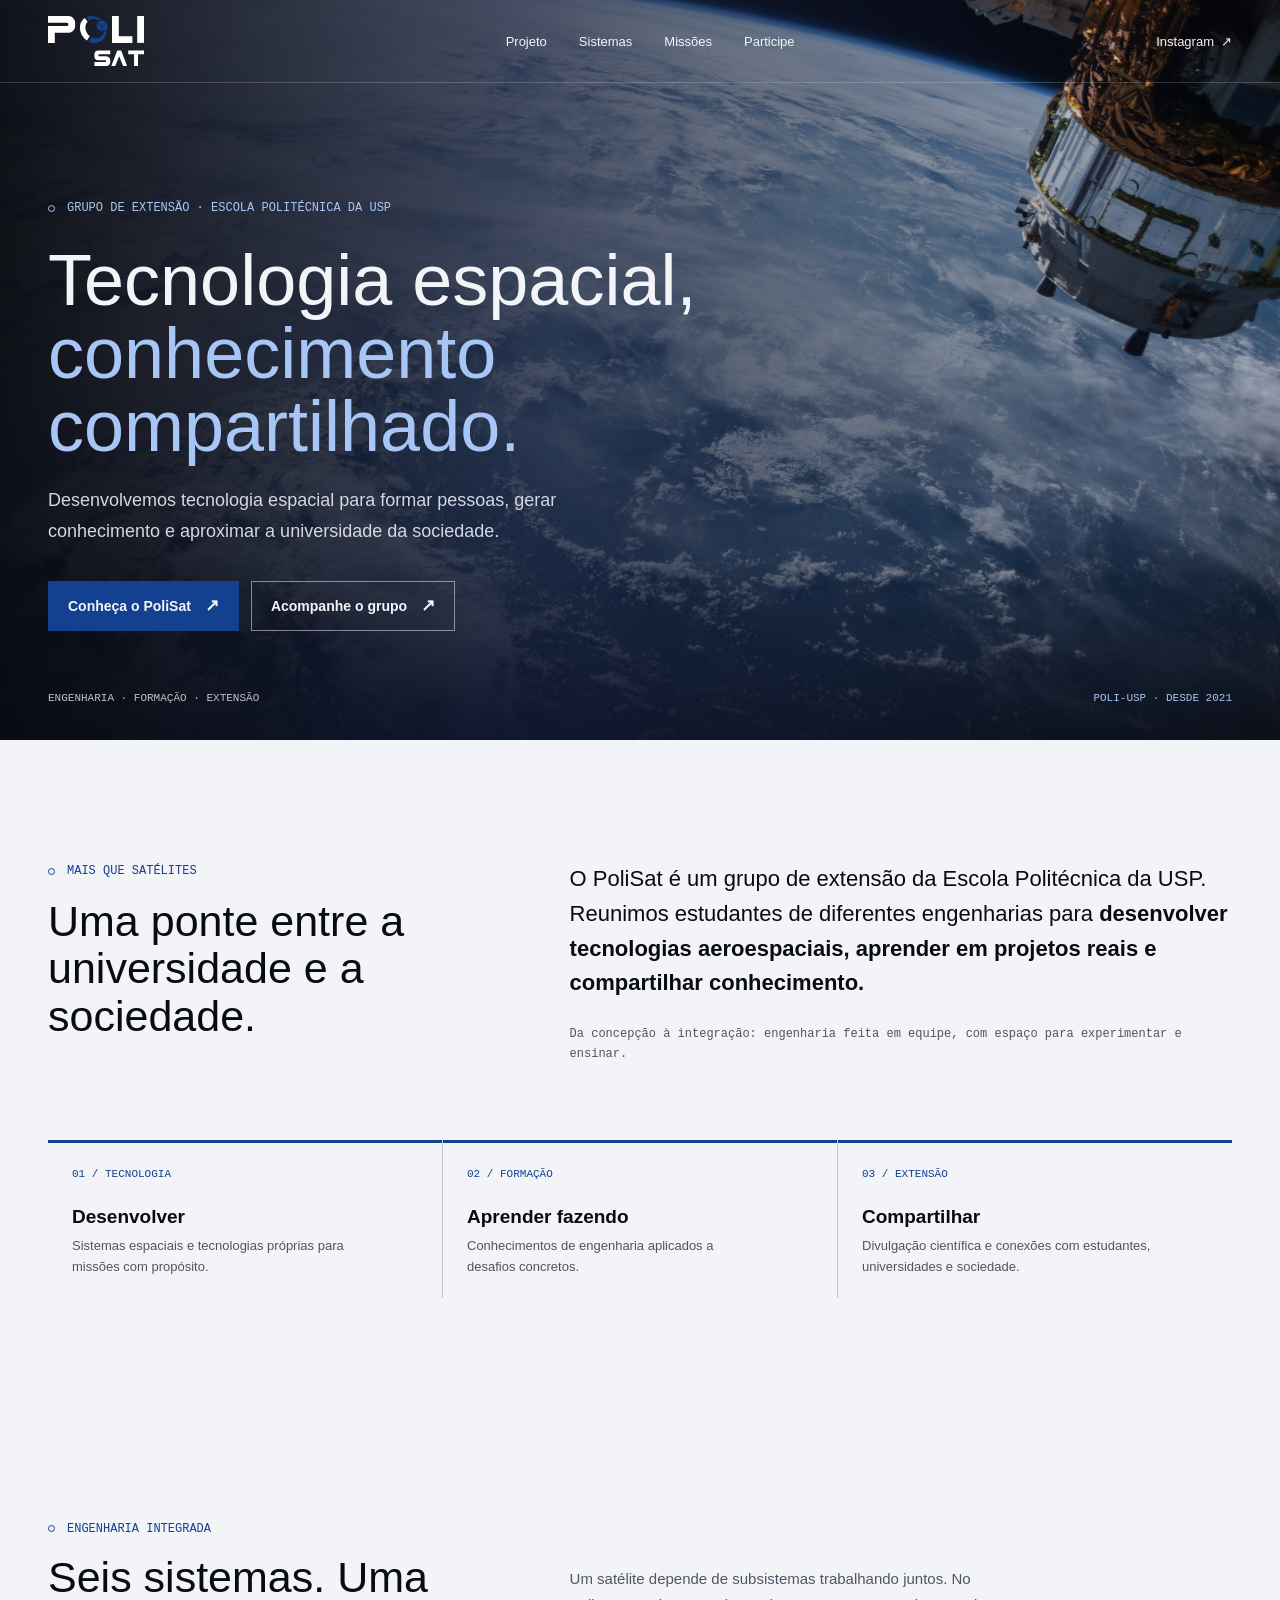
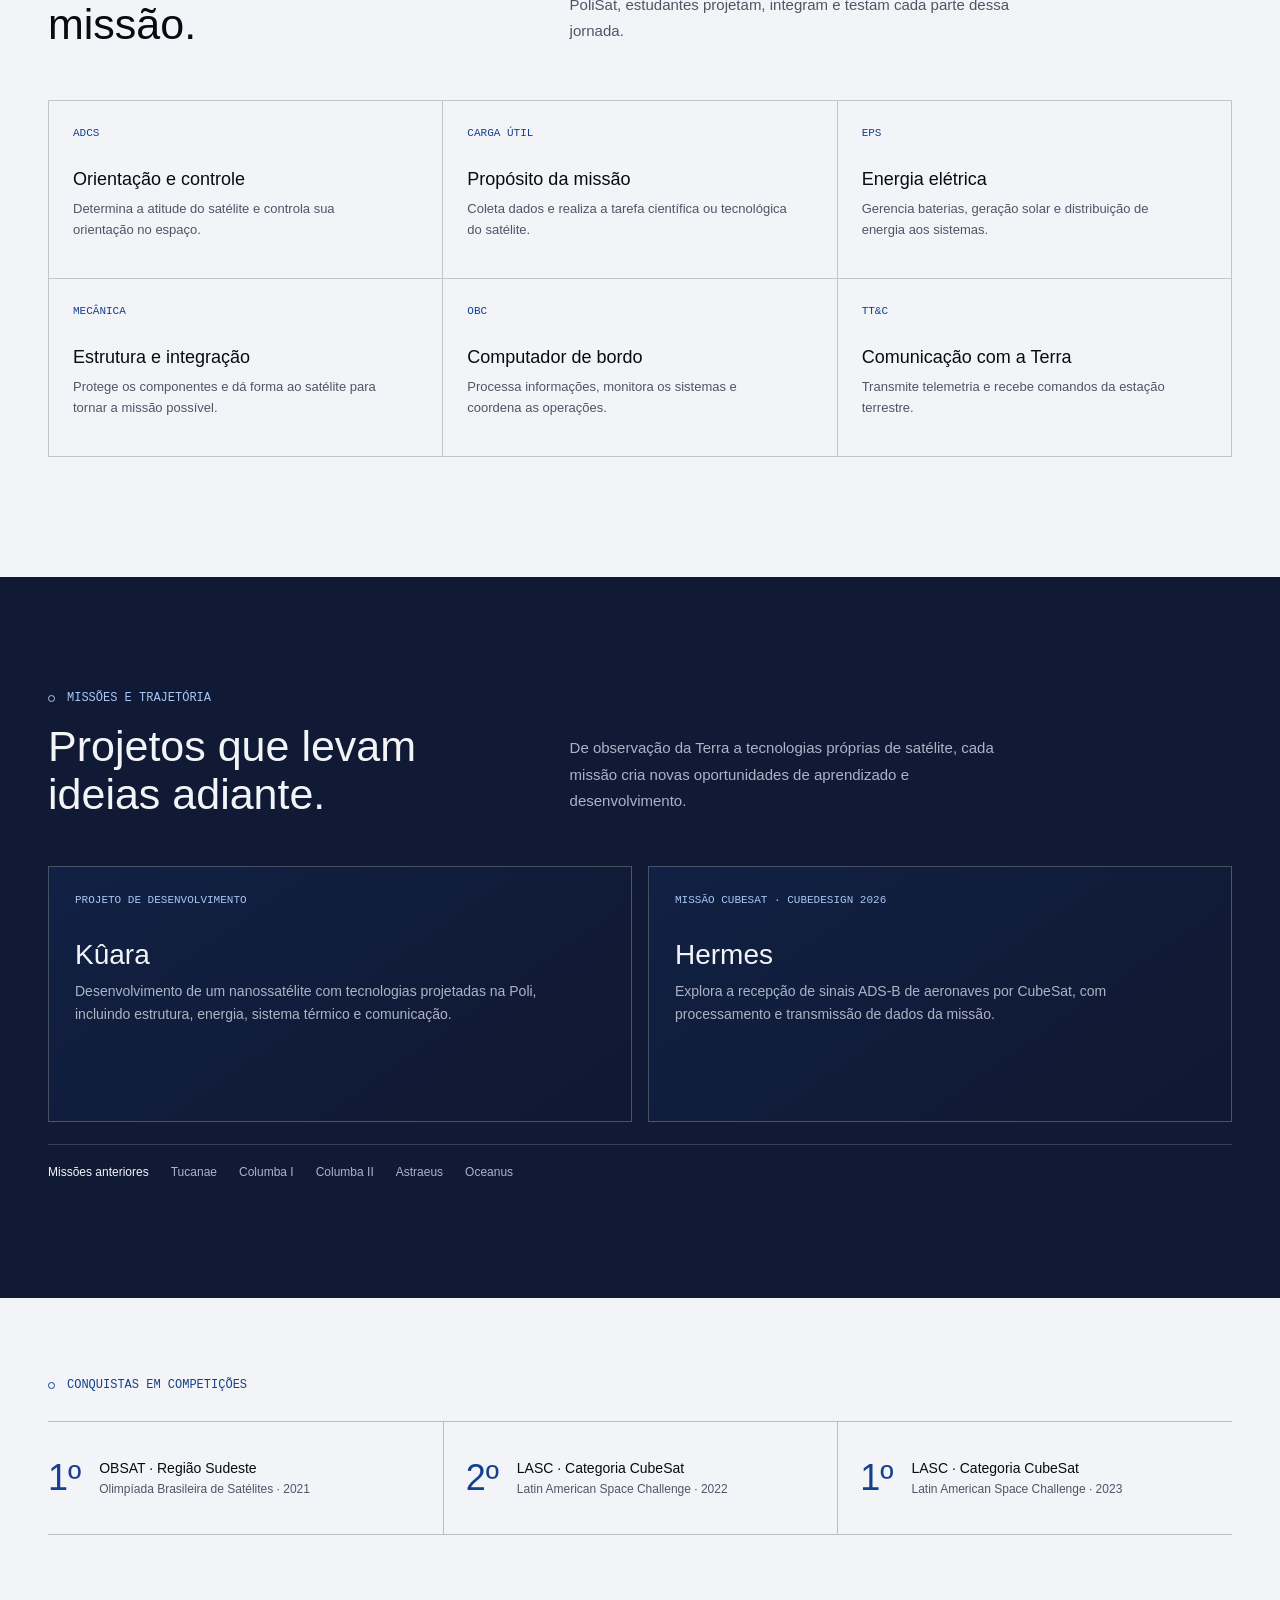
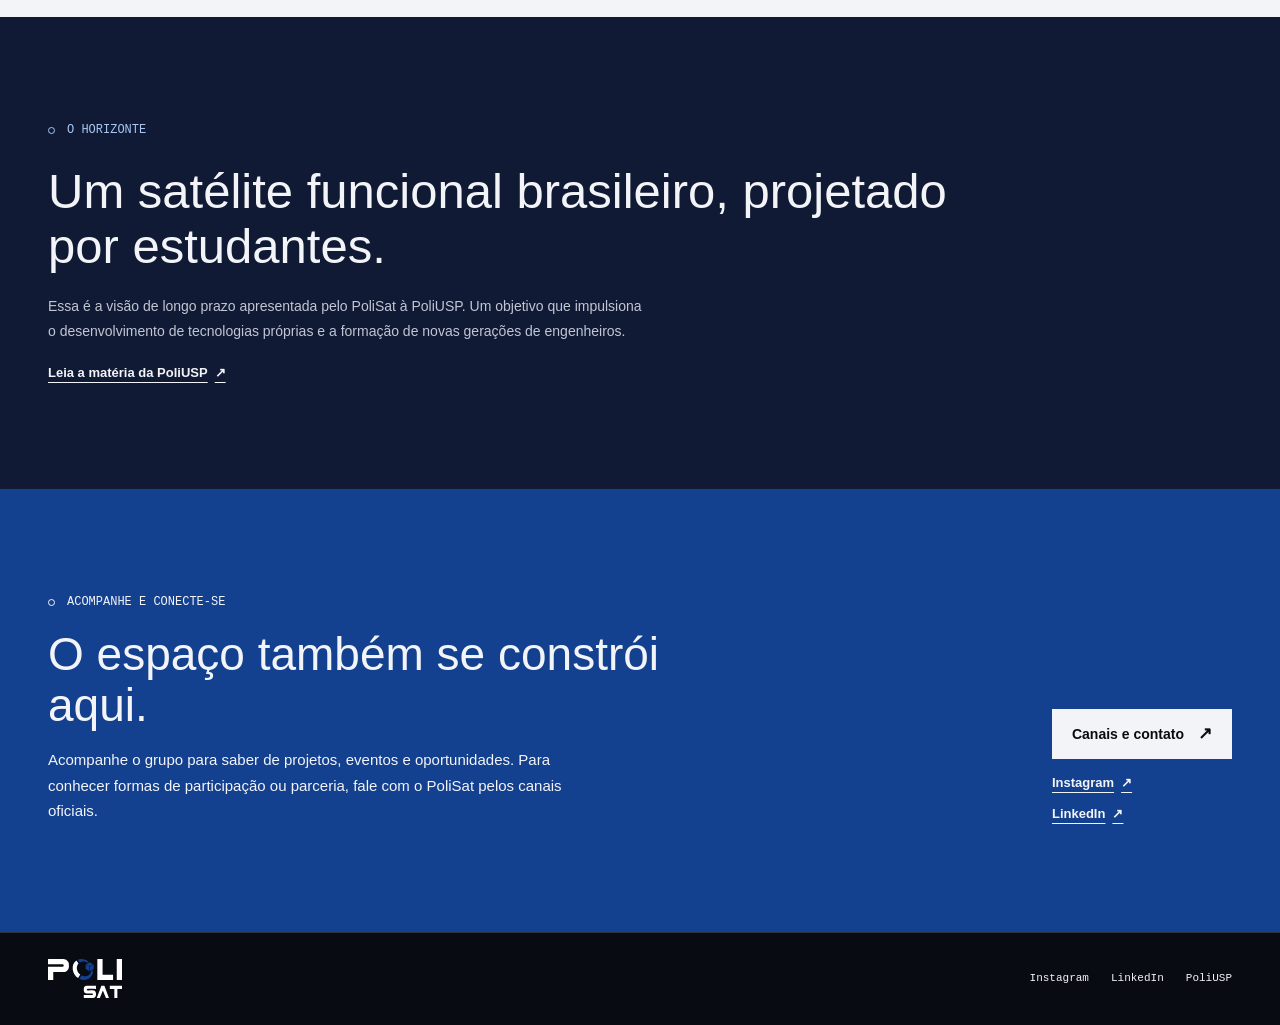
==== index.html @ 193a4ab4 "Apply PoliSat branding and deploy site" ====
<!doctype html>
<html lang="pt-BR">
<head>
  <meta charset="utf-8">
  <meta name="viewport" content="width=device-width, initial-scale=1">
  <meta name="theme-color" content="#090b12">
  <meta http-equiv="Content-Security-Policy" content="default-src 'self'; base-uri 'self'; object-src 'none'; frame-src 'none'; form-action 'self'; img-src 'self'; font-src 'self' https://fonts.gstatic.com; style-src 'self' 'unsafe-inline' https://fonts.googleapis.com; script-src 'self'; connect-src 'self' https://fonts.googleapis.com https://fonts.gstatic.com; upgrade-insecure-requests">
  <meta name="referrer" content="strict-origin-when-cross-origin">
  <meta name="description" content="O PoliSat é um grupo de extensão da Escola Politécnica da USP que desenvolve tecnologia espacial, forma estudantes e compartilha conhecimento com a sociedade.">
  <meta property="og:title" content="PoliSat | Tecnologia espacial feita na Poli-USP">
  <meta property="og:description" content="Desenvolvemos tecnologia espacial para formar pessoas, gerar conhecimento e aproximar a universidade da sociedade.">
  <meta property="og:image" content="assets/earth-orbit.jpg">
  <title>PoliSat | Tecnologia espacial feita na Poli-USP</title>
  <link rel="preconnect" href="https://fonts.googleapis.com">
  <link rel="preconnect" href="https://fonts.gstatic.com" crossorigin>
  <link href="https://fonts.googleapis.com/css2?family=DM+Mono:wght@400;500&family=Space+Grotesk:wght@400;500;600;700&display=swap" rel="stylesheet">
  <style>
    :root {
      color-scheme: dark;
      --black: #090b12;
      --navy: #111a35;
      --navy-light: #19264a;
      --polisat-blue: #13408f;
      --polisat-blue-light: #a8c6f5;
      --white: #f3f4f8;
      --muted: #adb3c5;
      --line: rgba(243, 244, 248, .17);
      --display: "Space Grotesk", "Trebuchet MS", sans-serif;
      --mono: "DM Mono", monospace;
    }

    *,
    *::before,
    *::after {
      box-sizing: border-box;
    }

    html {
      scroll-behavior: smooth;
      scroll-padding-top: 88px;
    }

    body {
      margin: 0;
      background: var(--black);
      color: var(--white);
      font-family: var(--display);
      -webkit-font-smoothing: antialiased;
    }

    a {
      color: inherit;
    }

    a:focus-visible,
    button:focus-visible {
      outline: 2px solid var(--polisat-blue-light);
      outline-offset: 5px;
    }

    .wrap {
      width: min(1200px, calc(100% - 96px));
      margin-inline: auto;
    }

    .eyebrow {
      display: flex;
      align-items: center;
      gap: 12px;
      margin: 0;
      color: var(--polisat-blue-light);
      font: 500 12px/1.5 var(--mono);
      text-transform: uppercase;
    }

    .eyebrow::before {
      width: 7px;
      height: 7px;
      flex: 0 0 auto;
      border: 1px solid currentColor;
      border-radius: 50%;
      content: "";
    }

    .site-header {
      position: absolute;
      z-index: 5;
      inset: 0 0 auto;
      border-bottom: 1px solid rgba(243, 244, 248, .19);
    }

    .header-inner {
      display: flex;
      min-height: 82px;
      align-items: center;
      justify-content: space-between;
      gap: 36px;
    }

    .brand {
      display: inline-flex;
      align-items: center;
      gap: 12px;
      color: var(--white);
      font-size: 18px;
      font-weight: 700;
      text-decoration: none;
    }

    .brand-logo {
      display: block;
      width: 96px;
      height: auto;
    }

    .primary-nav {
      display: flex;
      align-items: center;
      gap: 32px;
    }

    .primary-nav a,
    .header-social {
      color: var(--white);
      font-size: 13px;
      font-weight: 500;
      text-decoration: none;
      transition: color 160ms ease;
    }

    .primary-nav a:hover,
    .header-social:hover {
      color: var(--polisat-blue-light);
    }

    .header-social::after,
    .text-link::after {
      margin-left: 7px;
      content: "↗";
    }

    .menu-toggle {
      display: none;
      width: 42px;
      height: 42px;
      padding: 11px;
      border: 1px solid var(--line);
      background: transparent;
      color: var(--white);
      cursor: pointer;
    }

    .menu-toggle span {
      display: block;
      width: 18px;
      height: 1px;
      margin: 5px auto;
      background: currentColor;
    }

    .hero {
      position: relative;
      display: flex;
      min-height: 740px;
      align-items: center;
      overflow: hidden;
      background-color: var(--black);
      background-image: linear-gradient(90deg, rgba(9, 11, 18, .96) 0%, rgba(17, 26, 53, .83) 39%, rgba(9, 11, 18, .2) 100%), linear-gradient(0deg, rgba(9, 11, 18, .9) 0%, transparent 28%), url("assets/earth-orbit.jpg");
      background-position: center, center, 58% 48%;
      background-size: cover;
    }

    .hero-content {
      position: relative;
      z-index: 1;
      width: min(760px, 76%);
      padding-top: 90px;
      animation: arrive 700ms both;
    }

    .hero h1 {
      max-width: 760px;
      margin: 27px 0 23px;
      font-size: 72px;
      font-weight: 500;
      line-height: 1.01;
    }

    .hero h1 span {
      color: var(--polisat-blue-light);
    }

    .hero-copy {
      max-width: 590px;
      margin: 0;
      color: #d4d7e1;
      font-size: 18px;
      line-height: 1.7;
    }

    .hero-actions {
      display: flex;
      flex-wrap: wrap;
      gap: 12px;
      margin-top: 34px;
    }

    .button {
      display: inline-flex;
      min-height: 50px;
      align-items: center;
      justify-content: center;
      gap: 14px;
      padding: 0 19px;
      border: 1px solid var(--polisat-blue);
      background: var(--polisat-blue);
      color: var(--white);
      font-size: 14px;
      font-weight: 600;
      text-decoration: none;
      transition: background 160ms ease, color 160ms ease, border-color 160ms ease;
    }

    .button::after {
      content: "↗";
      font-size: 17px;
    }

    .button:hover {
      border-color: var(--polisat-blue-light);
      background: var(--polisat-blue-light);
      color: var(--black);
    }

    .button-secondary {
      border-color: rgba(243, 244, 248, .5);
      background: transparent;
      color: var(--white);
    }

    .button-secondary:hover {
      border-color: var(--white);
      background: var(--white);
      color: var(--black);
    }

    .hero-meta {
      position: absolute;
      right: 0;
      bottom: 34px;
      left: 0;
      display: flex;
      justify-content: space-between;
      gap: 20px;
      color: rgba(243, 244, 248, .78);
      font: 400 11px/1.5 var(--mono);
      text-transform: uppercase;
    }

    .hero-meta span:last-child {
      color: var(--polisat-blue-light);
    }

    .intro {
      padding: 112px 0 116px;
      background: var(--white);
      color: var(--black);
    }

    .intro-grid {
      display: grid;
      grid-template-columns: .8fr 1.2fr;
      gap: 80px;
      align-items: start;
    }

    .intro .eyebrow {
      color: var(--polisat-blue);
    }

    .intro h2,
    .approach h2,
    .missions h2,
    .join h2 {
      margin: 18px 0 0;
      font-size: 43px;
      font-weight: 500;
      line-height: 1.1;
    }

    .intro-copy {
      max-width: 660px;
      margin: 0;
      font-size: 22px;
      line-height: 1.58;
    }

    .intro-copy strong {
      font-weight: 600;
    }

    .intro-note {
      margin: 23px 0 0;
      color: #525361;
      font: 400 12px/1.7 var(--mono);
    }

    .pillars {
      display: grid;
      grid-template-columns: repeat(3, 1fr);
      gap: 1px;
      margin-top: 75px;
      background: rgba(9, 11, 18, .15);
    }

    .pillar {
      min-height: 154px;
      padding: 20px 24px;
      background: var(--white);
    }

    .pillar span {
      color: var(--polisat-blue);
      font: 400 11px/1.5 var(--mono);
    }

    .pillar h3 {
      margin: 24px 0 8px;
      font-size: 19px;
      font-weight: 600;
    }

    .pillar p {
      max-width: 290px;
      margin: 0;
      color: #525361;
      font-size: 13px;
      line-height: 1.6;
    }

    .approach {
      padding: 112px 0 120px;
      background: var(--navy);
    }

    .section-heading {
      display: grid;
      grid-template-columns: .8fr 1.2fr;
      gap: 80px;
      align-items: end;
      margin-bottom: 52px;
    }

    .section-heading h2 {
      max-width: 630px;
      margin-top: 16px;
    }

    .section-heading > p {
      max-width: 440px;
      margin: 0 0 4px;
      color: var(--muted);
      font-size: 15px;
      line-height: 1.75;
    }

    .systems {
      display: grid;
      grid-template-columns: repeat(3, 1fr);
      border-top: 1px solid var(--line);
      border-left: 1px solid var(--line);
    }

    .system {
      min-height: 178px;
      padding: 21px 24px 23px;
      border-right: 1px solid var(--line);
      border-bottom: 1px solid var(--line);
      transition: background 180ms ease;
    }

    .system:hover {
      background: rgba(19, 64, 143, .12);
    }

    .system-code {
      color: var(--polisat-blue-light);
      font: 400 11px/1.5 var(--mono);
    }

    .system h3 {
      margin: 27px 0 8px;
      font-size: 18px;
      font-weight: 500;
    }

    .system p {
      max-width: 320px;
      margin: 0;
      color: var(--muted);
      font-size: 13px;
      line-height: 1.65;
    }

    .missions {
      padding: 112px 0 116px;
      background: var(--black);
    }

    .missions .section-heading {
      margin-bottom: 48px;
    }

    .mission-grid {
      display: grid;
      grid-template-columns: repeat(2, 1fr);
      gap: 16px;
    }

    .mission {
      position: relative;
      display: flex;
      min-height: 244px;
      flex-direction: column;
      align-items: flex-start;
      padding: 25px 26px 27px;
      border: 1px solid var(--line);
      background: linear-gradient(145deg, rgba(25, 38, 74, .68), rgba(9, 11, 18, .3));
    }

    .mission-label {
      color: var(--polisat-blue-light);
      font: 400 11px/1.5 var(--mono);
      text-transform: uppercase;
    }

    .mission h3 {
      margin: 30px 0 9px;
      font-size: 25px;
      font-weight: 500;
    }

    .mission p {
      max-width: 470px;
      margin: 0;
      color: var(--muted);
      font-size: 14px;
      line-height: 1.7;
    }

    .mission-history {
      display: flex;
      flex-wrap: wrap;
      align-items: baseline;
      gap: 12px 22px;
      margin-top: 22px;
      padding-top: 18px;
      border-top: 1px solid var(--line);
      color: var(--muted);
      font-size: 12px;
      line-height: 1.6;
    }

    .mission-history strong {
      color: var(--white);
      font-weight: 500;
    }

    .results {
      padding: 78px 0 82px;
      background: var(--navy-light);
    }

    .results-heading {
      margin-bottom: 27px;
    }

    .results-list {
      display: grid;
      grid-template-columns: repeat(3, 1fr);
      border-top: 1px solid var(--line);
      border-bottom: 1px solid var(--line);
    }

    .result {
      display: flex;
      min-height: 112px;
      align-items: center;
      gap: 18px;
      padding: 16px 22px 16px 0;
    }

    .result + .result {
      padding-left: 22px;
      border-left: 1px solid var(--line);
    }

    .result-place {
      color: var(--polisat-blue-light);
      font-size: 36px;
      font-weight: 500;
      line-height: 1;
    }

    .result p {
      margin: 0;
      color: var(--muted);
      font-size: 12px;
      line-height: 1.65;
    }

    .result strong {
      display: block;
      color: var(--white);
      font-size: 14px;
      font-weight: 500;
    }

    .vision {
      padding: 104px 0 108px;
      background: var(--white);
      color: var(--black);
    }

    .vision .eyebrow {
      color: var(--polisat-blue);
    }

    .vision h2 {
      max-width: 960px;
      margin: 25px 0 20px;
      font-size: 49px;
      font-weight: 500;
      line-height: 1.12;
    }

    .vision-note {
      max-width: 600px;
      margin: 0;
      color: #525361;
      font-size: 14px;
      line-height: 1.75;
    }

    .text-link {
      display: inline-flex;
      align-items: center;
      margin-top: 22px;
      font-size: 13px;
      font-weight: 600;
      text-decoration-thickness: 1px;
      text-underline-offset: 5px;
    }

    .join {
      padding: 104px 0 108px;
      background: var(--black);
    }

    .join-grid {
      display: grid;
      grid-template-columns: 1fr auto;
      gap: 48px;
      align-items: end;
    }

    .join h2 {
      max-width: 650px;
      margin-bottom: 17px;
      font-size: 46px;
    }

    .join-copy {
      max-width: 530px;
      margin: 0;
      color: var(--muted);
      font-size: 15px;
      line-height: 1.7;
    }

    .join-actions {
      display: flex;
      flex-direction: column;
      align-items: flex-start;
      gap: 16px;
      padding-bottom: 3px;
    }

    .join-actions .text-link {
      margin-top: 0;
      color: var(--white);
    }

    .site-footer {
      border-top: 1px solid var(--line);
      background: var(--black);
    }

    .footer-inner {
      display: flex;
      min-height: 92px;
      align-items: center;
      justify-content: space-between;
      gap: 24px;
      color: var(--muted);
      font: 400 11px/1.6 var(--mono);
    }

    .footer-brand-logo {
      display: block;
      width: 74px;
      height: auto;
    }

    .footer-links {
      display: flex;
      flex-wrap: wrap;
      gap: 22px;
    }

    .footer-links a {
      color: var(--white);
      text-decoration: none;
    }

    .footer-links a:hover {
      color: var(--polisat-blue-light);
    }

    @keyframes arrive {
      from { opacity: 0; transform: translateY(16px); }
      to { opacity: 1; transform: translateY(0); }
    }

    @media (max-width: 800px) {
      .wrap {
        width: min(100% - 48px, 620px);
      }

      .header-inner {
        min-height: 72px;
      }

      .menu-toggle {
        display: block;
      }

      .primary-nav {
        position: absolute;
        top: 71px;
        right: 24px;
        left: 24px;
        display: none;
        align-items: stretch;
        gap: 0;
        padding: 8px 18px;
        border: 1px solid var(--line);
        background: var(--navy);
      }

      .primary-nav.is-open {
        display: flex;
        flex-direction: column;
      }

      .primary-nav a {
        padding: 14px 0;
      }

      .primary-nav a + a {
        border-top: 1px solid var(--line);
      }

      .header-social {
        display: none;
      }

      .hero {
        min-height: 700px;
        background-image: linear-gradient(90deg, rgba(9, 11, 18, .9), rgba(17, 26, 53, .52)), linear-gradient(0deg, rgba(9, 11, 18, .9), transparent 36%), url("assets/earth-orbit.jpg");
        background-position: center, center, 61% center;
      }

      .hero-content {
        width: 100%;
        padding-top: 78px;
      }

      .hero h1 {
        max-width: 600px;
        font-size: 57px;
      }

      .hero-copy {
        max-width: 510px;
        font-size: 16px;
      }

      .intro,
      .approach,
      .missions,
      .join {
        padding: 82px 0;
      }

      .intro-grid,
      .section-heading {
        grid-template-columns: 1fr;
        gap: 25px;
      }

      .intro h2,
      .approach h2,
      .missions h2 {
        max-width: 540px;
        font-size: 37px;
      }

      .intro-copy {
        font-size: 19px;
      }

      .pillars {
        margin-top: 42px;
      }

      .section-heading {
        margin-bottom: 34px;
      }

      .systems {
        grid-template-columns: repeat(2, 1fr);
      }

      .mission-grid {
        grid-template-columns: 1fr;
      }

      .results-list {
        grid-template-columns: 1fr;
      }

      .result + .result {
        padding-left: 0;
        border-top: 1px solid var(--line);
        border-left: 0;
      }

      .result {
        min-height: 91px;
      }

      .vision {
        padding: 82px 0;
      }

      .vision h2 {
        font-size: 42px;
      }

      .join-grid {
        grid-template-columns: 1fr;
        gap: 30px;
      }

      .join h2 {
        font-size: 40px;
      }

      .join-actions {
        flex-direction: row;
        flex-wrap: wrap;
        align-items: center;
      }
    }

    @media (max-width: 520px) {
      .wrap {
        width: calc(100% - 40px);
      }

      .hero {
        min-height: 680px;
      }

      .hero h1 {
        font-size: 46px;
      }

      .hero-meta {
        bottom: 21px;
        font-size: 9px;
      }

      .hero-meta span:last-child {
        text-align: right;
      }

      .hero-actions {
        align-items: flex-start;
        flex-direction: column;
      }

      .pillars {
        grid-template-columns: 1fr;
      }

      .pillar {
        min-height: 0;
      }

      .pillar h3 {
        margin-top: 15px;
      }

      .systems {
        grid-template-columns: 1fr;
      }

      .system {
        min-height: 0;
      }

      .system h3 {
        margin-top: 18px;
      }

      .intro h2,
      .approach h2,
      .missions h2 {
        font-size: 33px;
      }

      .vision h2,
      .join h2 {
        font-size: 35px;
      }

      .footer-inner {
        min-height: 120px;
        align-items: flex-start;
        flex-direction: column;
        justify-content: center;
        gap: 10px;
        padding-block: 20px;
      }
    }

    @media (prefers-reduced-motion: reduce) {
      *,
      *::before,
      *::after {
        scroll-behavior: auto !important;
        animation-duration: .01ms !important;
        animation-iteration-count: 1 !important;
        transition-duration: .01ms !important;
      }
    }

    .hero {
      background-image: linear-gradient(90deg, rgba(9, 11, 18, .96) 0%, rgba(17, 26, 53, .76) 40%, rgba(17, 26, 53, .12) 100%), linear-gradient(0deg, rgba(9, 11, 18, .9) 0%, transparent 28%), url("assets/earth-orbit.jpg");
    }

    .intro {
      padding-block: 122px 110px;
    }

    .pillars {
      background: rgba(9, 11, 18, .2);
    }

    .pillar {
      border-top: 3px solid var(--polisat-blue);
    }

    .approach {
      background: var(--white);
      color: var(--black);
      --muted: #515466;
    }

    .approach .eyebrow,
    .approach .system-code {
      color: var(--polisat-blue);
    }

    .approach .systems {
      border-color: rgba(9, 11, 18, .2);
    }

    .approach .system {
      border-color: rgba(9, 11, 18, .2);
    }

    .approach .system:hover {
      background: rgba(19, 64, 143, .08);
    }

    .missions {
      background: var(--navy);
    }

    .mission {
      min-height: 256px;
      border-color: rgba(243, 244, 248, .25);
      background: linear-gradient(145deg, rgba(19, 64, 143, .17), rgba(9, 11, 18, .14));
    }

    .mission h3 {
      font-size: 28px;
    }

    .results {
      background: var(--white);
      color: var(--black);
    }

    .results .eyebrow {
      color: var(--polisat-blue);
    }

    .results-list {
      border-color: rgba(9, 11, 18, .24);
    }

    .result + .result {
      border-color: rgba(9, 11, 18, .24);
    }

    .result-place {
      color: var(--polisat-blue);
    }

    .result p {
      color: #515466;
    }

    .result strong {
      color: var(--black);
    }

    .vision {
      background: var(--navy);
      color: var(--white);
    }

    .vision .eyebrow {
      color: var(--polisat-blue-light);
    }

    .vision-note {
      color: #c1c6d4;
    }

    .vision .text-link {
      color: var(--white);
    }

    .join {
      background: var(--polisat-blue);
      color: var(--white);
    }

    .join .eyebrow,
    .join .join-copy {
      color: var(--white);
    }

    .join .button {
      border-color: var(--white);
      background: var(--white);
      color: var(--black);
    }

    .join .button:hover {
      border-color: var(--navy);
      background: var(--navy);
      color: var(--white);
    }

    .join-actions .text-link {
      color: var(--white);
    }

    @media (max-width: 800px) {
      .intro {
        padding-block: 82px;
      }

      .mission {
        min-height: 0;
      }
    }
  </style>
</head>
<body>
  <header class="site-header">
    <div class="wrap header-inner">
      <a class="brand" href="#inicio" aria-label="PoliSat, início">
        <img class="brand-logo" src="assets/polisat-logo.svg" alt="PoliSat">
      </a>
      <button class="menu-toggle" type="button" aria-label="Abrir menu" aria-expanded="false" aria-controls="primary-nav">
        <span></span><span></span>
      </button>
      <nav class="primary-nav" id="primary-nav" aria-label="Navegação principal">
        <a href="#projeto">Projeto</a>
        <a href="#sistemas">Sistemas</a>
        <a href="#missoes">Missões</a>
        <a href="#participar">Participe</a>
      </nav>
      <a class="header-social" href="https://www.instagram.com/polisat.usp/" target="_blank" rel="noopener noreferrer">Instagram</a>
    </div>
  </header>

  <main>
    <section class="hero" id="inicio" aria-labelledby="hero-title">
      <div class="wrap">
        <div class="hero-content">
          <p class="eyebrow">Grupo de extensão · Escola Politécnica da USP</p>
          <h1 id="hero-title">Tecnologia espacial, <span>conhecimento compartilhado.</span></h1>
          <p class="hero-copy">Desenvolvemos tecnologia espacial para formar pessoas, gerar conhecimento e aproximar a universidade da sociedade.</p>
          <div class="hero-actions">
            <a class="button" href="#projeto">Conheça o PoliSat</a>
            <a class="button button-secondary" href="#participar">Acompanhe o grupo</a>
          </div>
        </div>
      </div>
      <div class="wrap hero-meta" aria-hidden="true">
        <span>Engenharia · Formação · Extensão</span>
        <span>Poli-USP · Desde 2021</span>
      </div>
    </section>

    <section class="intro" id="projeto" aria-labelledby="intro-title">
      <div class="wrap">
        <div class="intro-grid">
          <div>
            <p class="eyebrow">Mais que satélites</p>
            <h2 id="intro-title">Uma ponte entre a universidade e a sociedade.</h2>
          </div>
          <div>
            <p class="intro-copy">O PoliSat é um grupo de extensão da Escola Politécnica da USP. Reunimos estudantes de diferentes engenharias para <strong>desenvolver tecnologias aeroespaciais, aprender em projetos reais e compartilhar conhecimento.</strong></p>
            <p class="intro-note">Da concepção à integração: engenharia feita em equipe, com espaço para experimentar e ensinar.</p>
          </div>
        </div>
        <div class="pillars">
          <article class="pillar">
            <span>01 / TECNOLOGIA</span>
            <h3>Desenvolver</h3>
            <p>Sistemas espaciais e tecnologias próprias para missões com propósito.</p>
          </article>
          <article class="pillar">
            <span>02 / FORMAÇÃO</span>
            <h3>Aprender fazendo</h3>
            <p>Conhecimentos de engenharia aplicados a desafios concretos.</p>
          </article>
          <article class="pillar">
            <span>03 / EXTENSÃO</span>
            <h3>Compartilhar</h3>
            <p>Divulgação científica e conexões com estudantes, universidades e sociedade.</p>
          </article>
        </div>
      </div>
    </section>

    <section class="approach" id="sistemas" aria-labelledby="systems-title">
      <div class="wrap">
        <div class="section-heading">
          <div>
            <p class="eyebrow">Engenharia integrada</p>
            <h2 id="systems-title">Seis sistemas. Uma missão.</h2>
          </div>
          <p>Um satélite depende de subsistemas trabalhando juntos. No PoliSat, estudantes projetam, integram e testam cada parte dessa jornada.</p>
        </div>
        <div class="systems">
          <article class="system">
            <span class="system-code">ADCS</span>
            <h3>Orientação e controle</h3>
            <p>Determina a atitude do satélite e controla sua orientação no espaço.</p>
          </article>
          <article class="system">
            <span class="system-code">CARGA ÚTIL</span>
            <h3>Propósito da missão</h3>
            <p>Coleta dados e realiza a tarefa científica ou tecnológica do satélite.</p>
          </article>
          <article class="system">
            <span class="system-code">EPS</span>
            <h3>Energia elétrica</h3>
            <p>Gerencia baterias, geração solar e distribuição de energia aos sistemas.</p>
          </article>
          <article class="system">
            <span class="system-code">MECÂNICA</span>
            <h3>Estrutura e integração</h3>
            <p>Protege os componentes e dá forma ao satélite para tornar a missão possível.</p>
          </article>
          <article class="system">
            <span class="system-code">OBC</span>
            <h3>Computador de bordo</h3>
            <p>Processa informações, monitora os sistemas e coordena as operações.</p>
          </article>
          <article class="system">
            <span class="system-code">TT&amp;C</span>
            <h3>Comunicação com a Terra</h3>
            <p>Transmite telemetria e recebe comandos da estação terrestre.</p>
          </article>
        </div>
      </div>
    </section>

    <section class="missions" id="missoes" aria-labelledby="missions-title">
      <div class="wrap">
        <div class="section-heading">
          <div>
            <p class="eyebrow">Missões e trajetória</p>
            <h2 id="missions-title">Projetos que levam ideias adiante.</h2>
          </div>
          <p>De observação da Terra a tecnologias próprias de satélite, cada missão cria novas oportunidades de aprendizado e desenvolvimento.</p>
        </div>
        <div class="mission-grid">
          <article class="mission">
            <span class="mission-label">Projeto de desenvolvimento</span>
            <h3>Kûara</h3>
            <p>Desenvolvimento de um nanossatélite com tecnologias projetadas na Poli, incluindo estrutura, energia, sistema térmico e comunicação.</p>
          </article>
          <article class="mission">
            <span class="mission-label">Missão CubeSat · CubeDesign 2026</span>
            <h3>Hermes</h3>
            <p>Explora a recepção de sinais ADS-B de aeronaves por CubeSat, com processamento e transmissão de dados da missão.</p>
          </article>
        </div>
        <div class="mission-history" aria-label="Missões anteriores">
          <strong>Missões anteriores</strong>
          <span>Tucanae</span>
          <span>Columba I</span>
          <span>Columba II</span>
          <span>Astraeus</span>
          <span>Oceanus</span>
        </div>
      </div>
    </section>

    <section class="results" aria-labelledby="results-title">
      <div class="wrap">
        <p class="eyebrow results-heading" id="results-title">Conquistas em competições</p>
        <div class="results-list">
          <div class="result">
            <span class="result-place">1º</span>
            <p><strong>OBSAT · Região Sudeste</strong>Olimpíada Brasileira de Satélites · 2021</p>
          </div>
          <div class="result">
            <span class="result-place">2º</span>
            <p><strong>LASC · Categoria CubeSat</strong>Latin American Space Challenge · 2022</p>
          </div>
          <div class="result">
            <span class="result-place">1º</span>
            <p><strong>LASC · Categoria CubeSat</strong>Latin American Space Challenge · 2023</p>
          </div>
        </div>
      </div>
    </section>

    <section class="vision" aria-labelledby="vision-title">
      <div class="wrap">
        <p class="eyebrow">O horizonte</p>
        <h2 id="vision-title">Um satélite funcional brasileiro, projetado por estudantes.</h2>
        <p class="vision-note">Essa é a visão de longo prazo apresentada pelo PoliSat à PoliUSP. Um objetivo que impulsiona o desenvolvimento de tecnologias próprias e a formação de novas gerações de engenheiros.</p>
        <a class="text-link" href="https://www.poli.usp.br/noticias/oportunidades/oportunidades-graduacao/estao-abertas-as-inscricoes-para-o-polisat-grupo-de-desenvolvimento-de-satelites-da-poli/" target="_blank" rel="noopener noreferrer">Leia a matéria da PoliUSP</a>
      </div>
    </section>

    <section class="join" id="participar" aria-labelledby="join-title">
      <div class="wrap join-grid">
        <div>
          <p class="eyebrow">Acompanhe e conecte-se</p>
          <h2 id="join-title">O espaço também se constrói aqui.</h2>
          <p class="join-copy">Acompanhe o grupo para saber de projetos, eventos e oportunidades. Para conhecer formas de participação ou parceria, fale com o PoliSat pelos canais oficiais.</p>
        </div>
        <div class="join-actions">
          <a class="button" href="https://linktr.ee/polisat" target="_blank" rel="noopener noreferrer">Canais e contato</a>
          <a class="text-link" href="https://www.instagram.com/polisat.usp/" target="_blank" rel="noopener noreferrer">Instagram</a>
          <a class="text-link" href="https://www.linkedin.com/company/polisat-usp/posts/?feedView=all" target="_blank" rel="noopener noreferrer">LinkedIn</a>
        </div>
      </div>
    </section>
  </main>

  <footer class="site-footer">
    <div class="wrap footer-inner">
      <img class="footer-brand-logo" src="assets/polisat-logo.svg" alt="PoliSat · Escola Politécnica da USP">
      <div class="footer-links">
        <a href="https://www.instagram.com/polisat.usp/" target="_blank" rel="noopener noreferrer">Instagram</a>
        <a href="https://www.linkedin.com/company/polisat-usp/posts/?feedView=all" target="_blank" rel="noopener noreferrer">LinkedIn</a>
        <a href="https://www.poli.usp.br/" target="_blank" rel="noopener noreferrer">PoliUSP</a>
      </div>
    </div>
  </footer>

  <script src="script.js" defer></script>
</body>
</html>
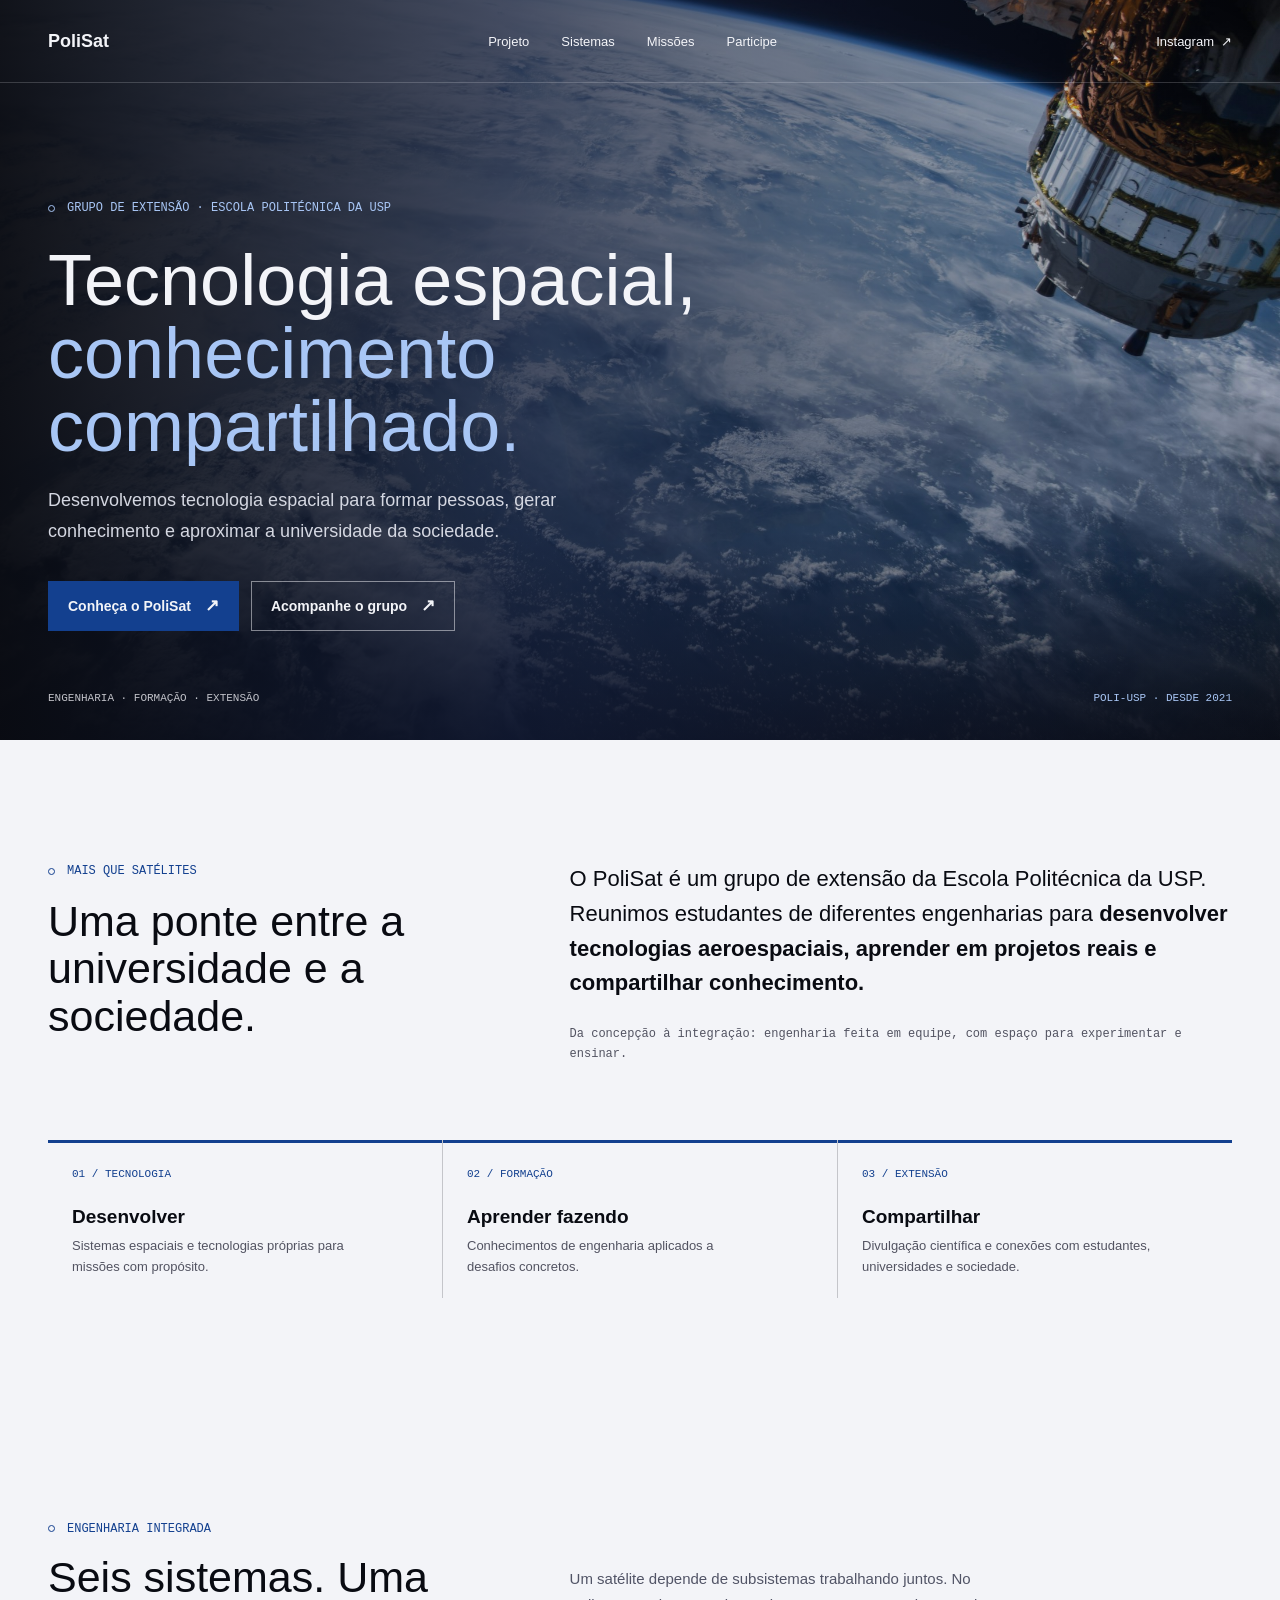
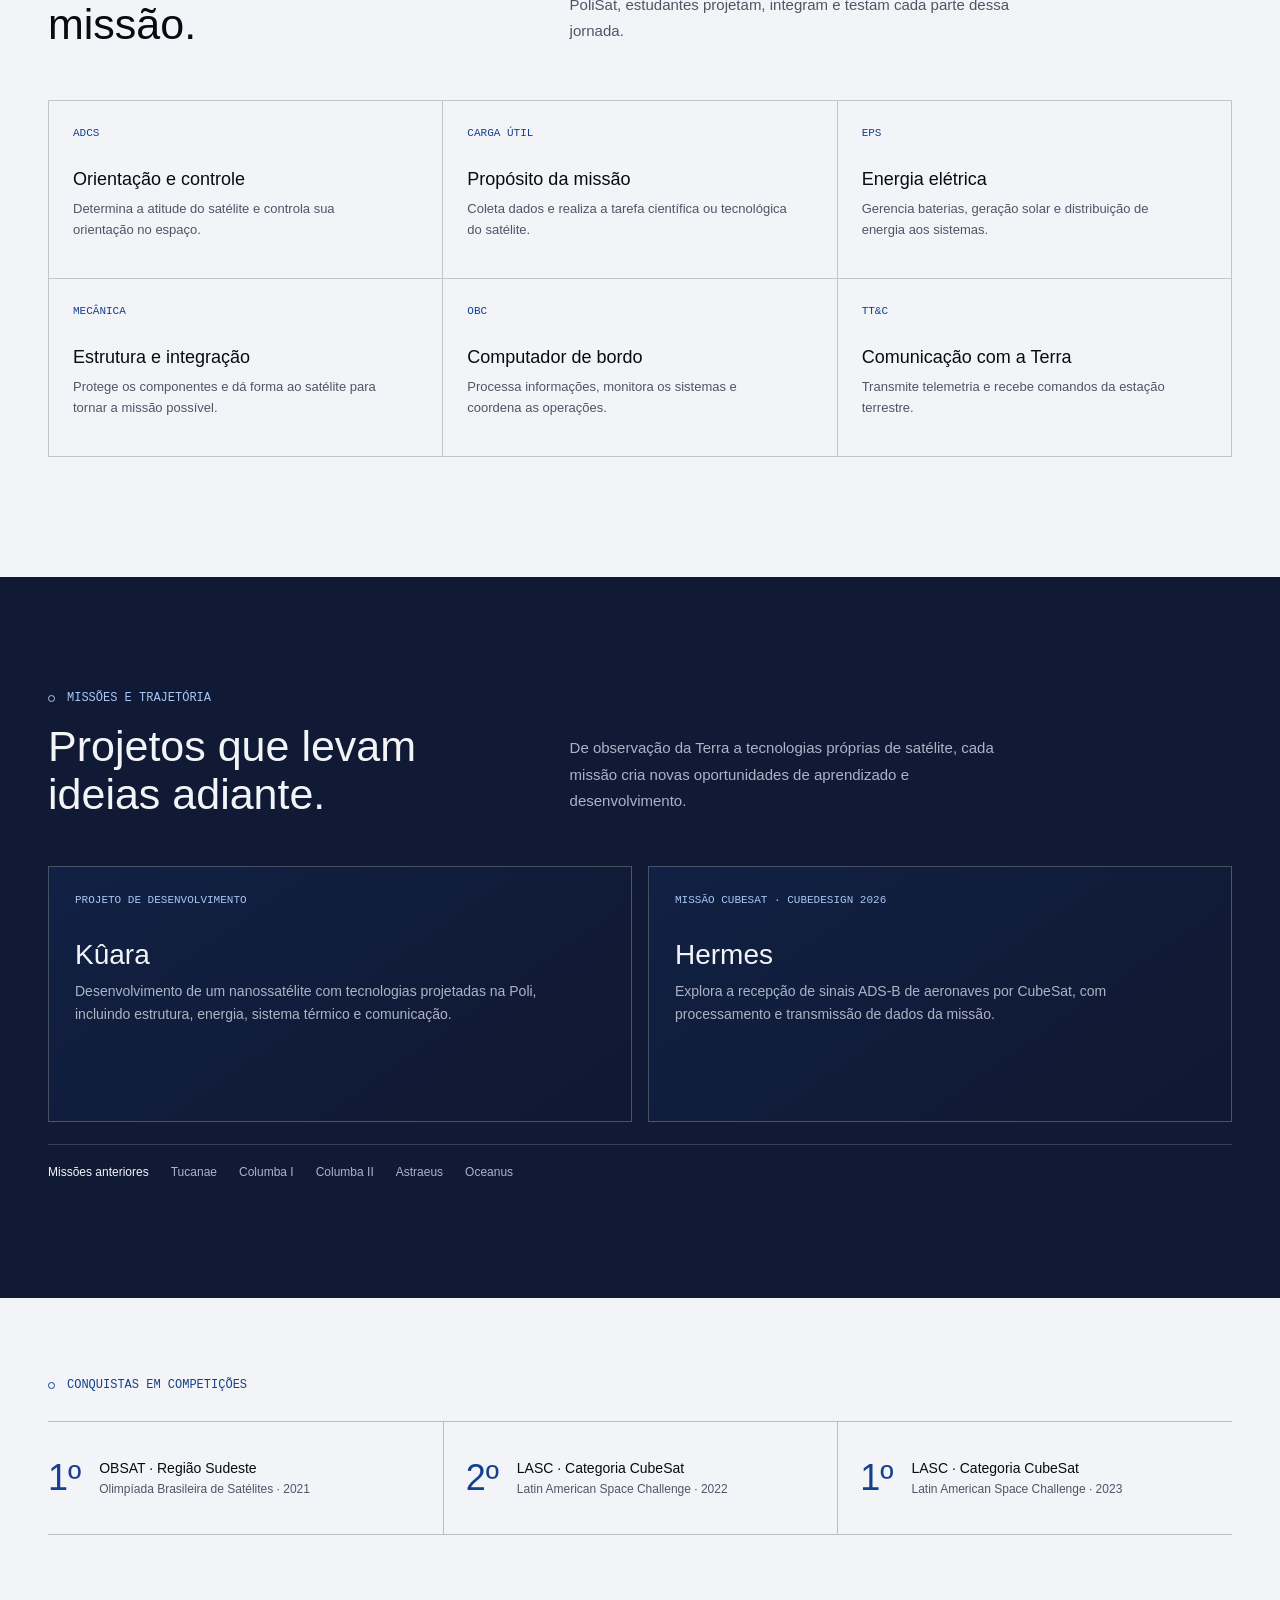
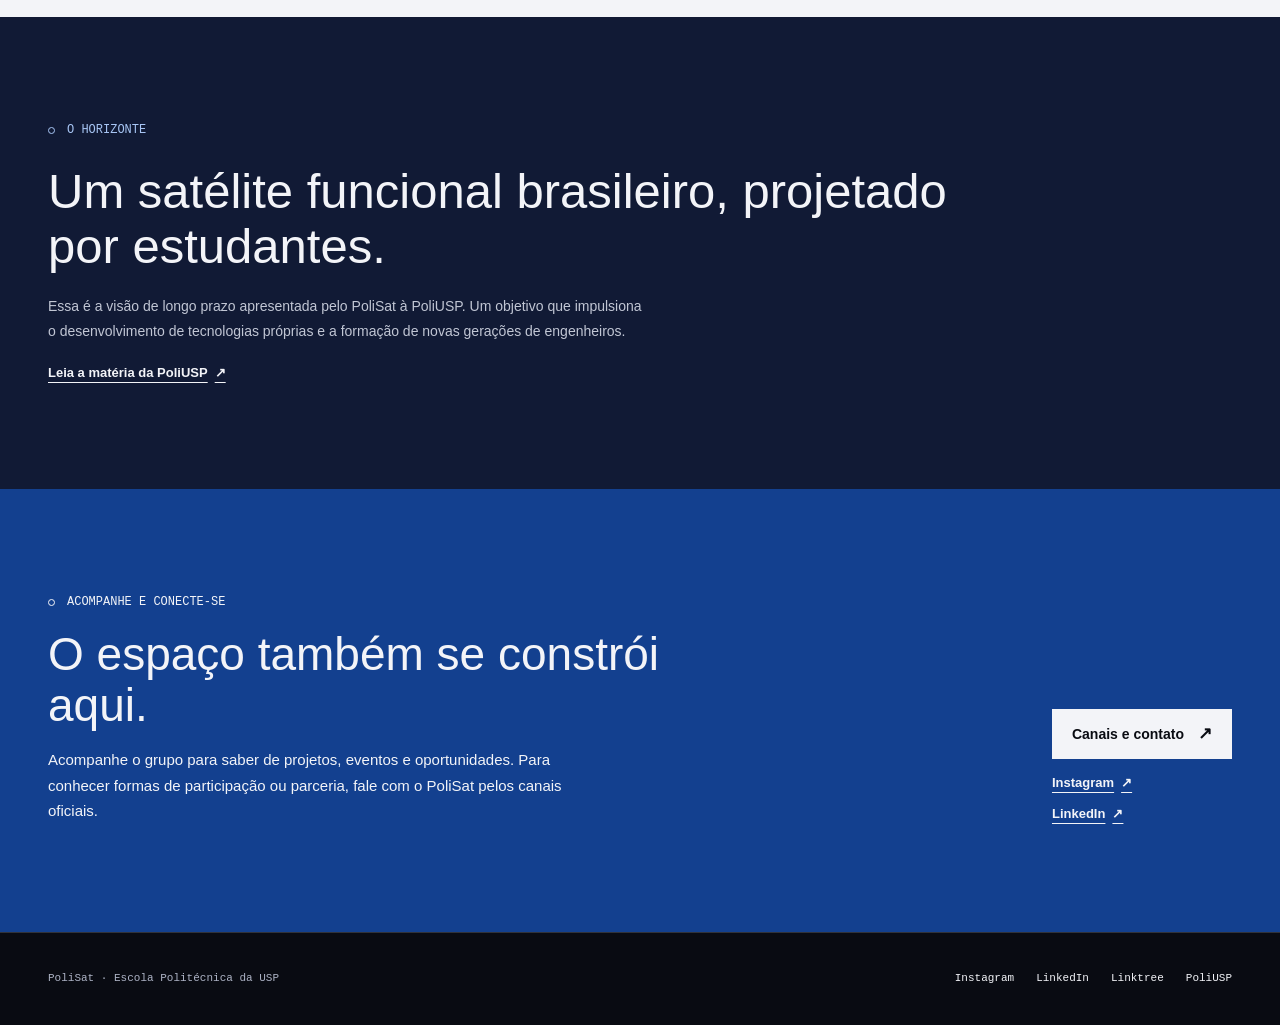
==== commit a243e65f: "Remove local-only recruitment and logo assets" ====
--- a/index.html
+++ b/index.html
@@ -997,7 +997,7 @@
   <header class="site-header">
     <div class="wrap header-inner">
       <a class="brand" href="#inicio" aria-label="PoliSat, início">
-        <img class="brand-logo" src="assets/polisat-logo.svg" alt="PoliSat">
+        PoliSat
       </a>
       <button class="menu-toggle" type="button" aria-label="Abrir menu" aria-expanded="false" aria-controls="primary-nav">
         <span></span><span></span>
@@ -1178,7 +1178,7 @@
         <div class="join-actions">
           <a class="button" href="https://linktr.ee/polisat" target="_blank" rel="noopener noreferrer">Canais e contato</a>
           <a class="text-link" href="https://www.instagram.com/polisat.usp/" target="_blank" rel="noopener noreferrer">Instagram</a>
-          <a class="text-link" href="https://www.linkedin.com/company/polisat-usp/posts/?feedView=all" target="_blank" rel="noopener noreferrer">LinkedIn</a>
+          <a class="text-link" href="https://www.linkedin.com/company/polisat-usp/" target="_blank" rel="noopener noreferrer">LinkedIn</a>
         </div>
       </div>
     </section>
@@ -1186,10 +1186,11 @@
 
   <footer class="site-footer">
     <div class="wrap footer-inner">
-      <img class="footer-brand-logo" src="assets/polisat-logo.svg" alt="PoliSat · Escola Politécnica da USP">
+      <span class="footer-brand-name">PoliSat · Escola Politécnica da USP</span>
       <div class="footer-links">
         <a href="https://www.instagram.com/polisat.usp/" target="_blank" rel="noopener noreferrer">Instagram</a>
-        <a href="https://www.linkedin.com/company/polisat-usp/posts/?feedView=all" target="_blank" rel="noopener noreferrer">LinkedIn</a>
+        <a href="https://www.linkedin.com/company/polisat-usp/" target="_blank" rel="noopener noreferrer">LinkedIn</a>
+        <a href="https://linktr.ee/polisat?utm_source=linktree_profile_share&amp;ltsid=54a8769d-b27a-4bfd-979c-7fe950222c0d" target="_blank" rel="noopener noreferrer">Linktree</a>
         <a href="https://www.poli.usp.br/" target="_blank" rel="noopener noreferrer">PoliUSP</a>
       </div>
     </div>
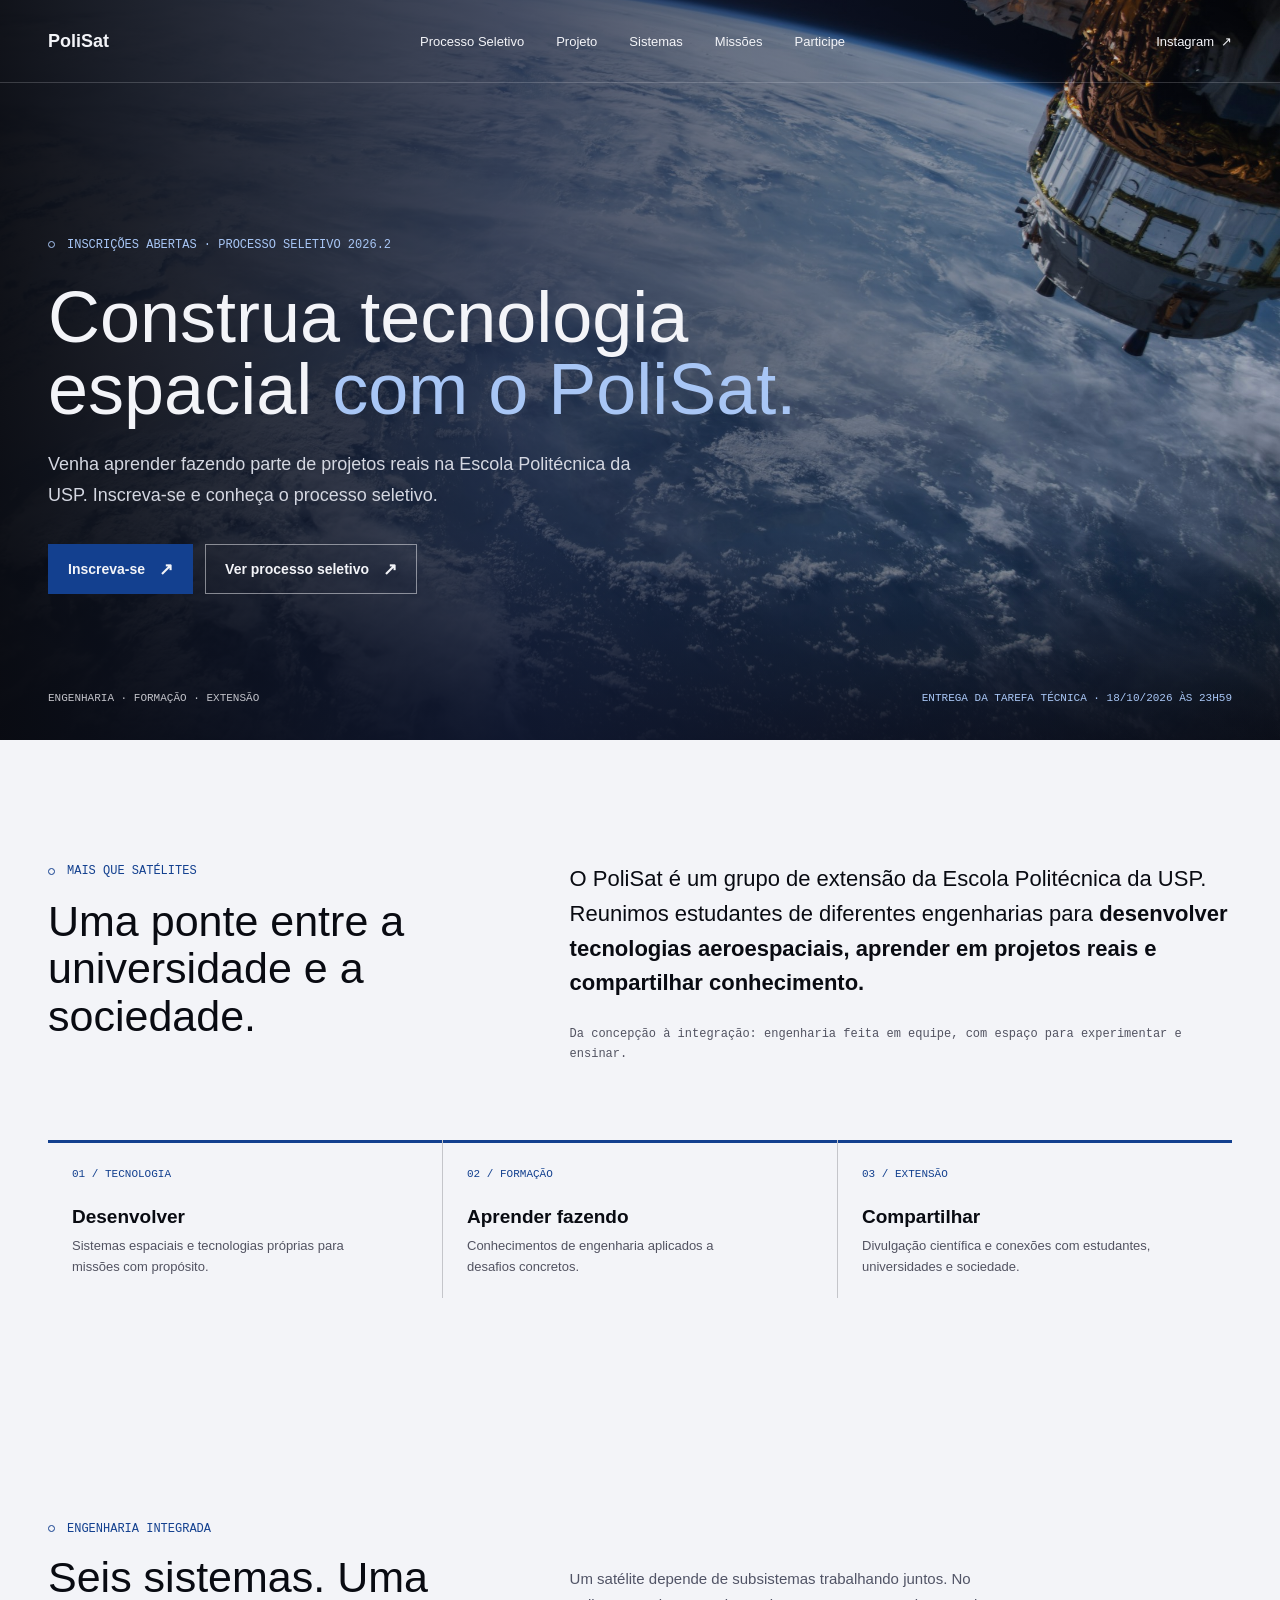
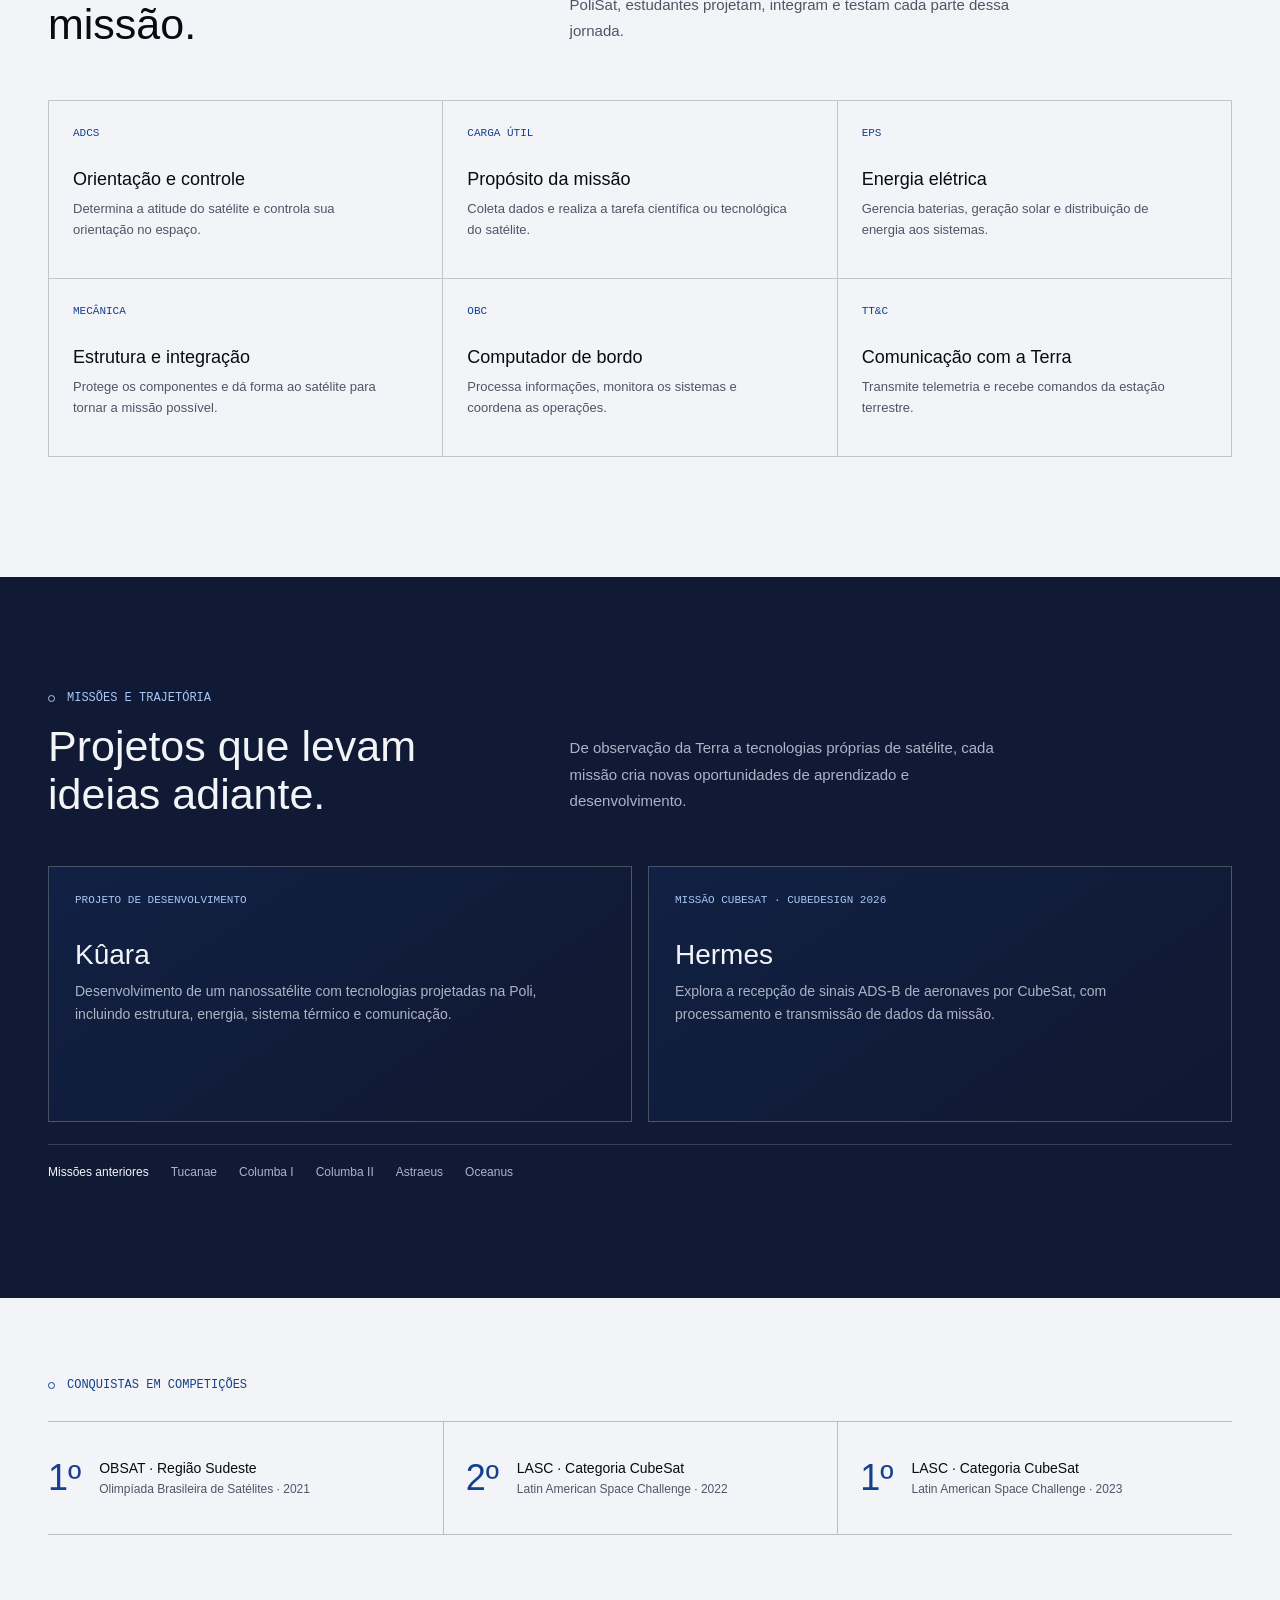
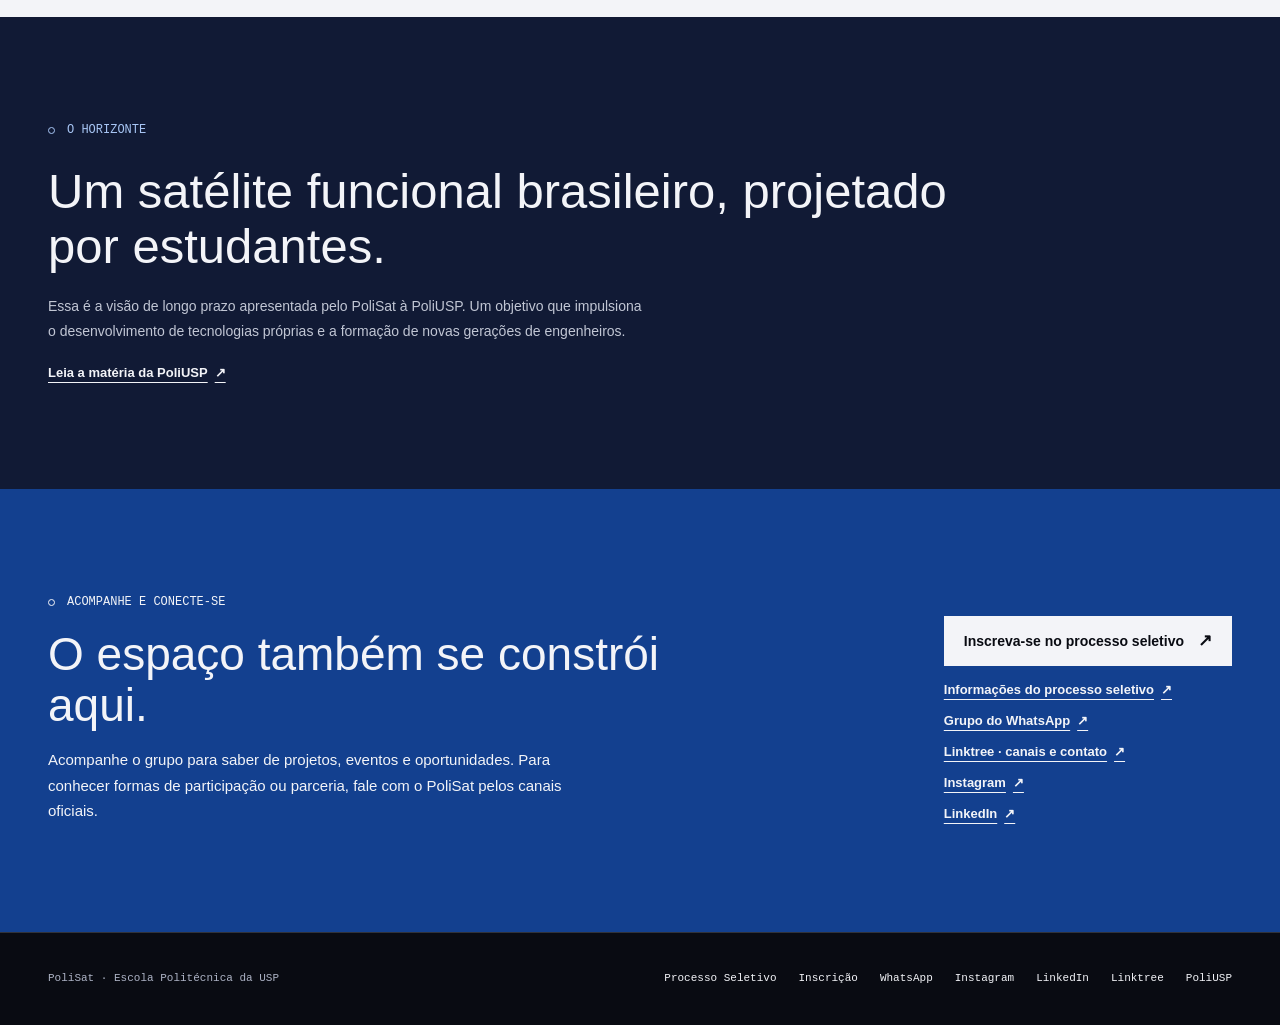
==== commit 41206311: "Restore public recruitment page" ====
--- a/index.html
+++ b/index.html
@@ -1003,6 +1003,7 @@
         <span></span><span></span>
       </button>
       <nav class="primary-nav" id="primary-nav" aria-label="Navegação principal">
+        <a href="processo-seletivo/">Processo Seletivo</a>
         <a href="#projeto">Projeto</a>
         <a href="#sistemas">Sistemas</a>
         <a href="#missoes">Missões</a>
@@ -1016,18 +1017,18 @@
     <section class="hero" id="inicio" aria-labelledby="hero-title">
       <div class="wrap">
         <div class="hero-content">
-          <p class="eyebrow">Grupo de extensão · Escola Politécnica da USP</p>
-          <h1 id="hero-title">Tecnologia espacial, <span>conhecimento compartilhado.</span></h1>
-          <p class="hero-copy">Desenvolvemos tecnologia espacial para formar pessoas, gerar conhecimento e aproximar a universidade da sociedade.</p>
+          <p class="eyebrow">Inscrições abertas · Processo Seletivo 2026.2</p>
+          <h1 id="hero-title">Construa tecnologia espacial <span>com o PoliSat.</span></h1>
+          <p class="hero-copy">Venha aprender fazendo parte de projetos reais na Escola Politécnica da USP. Inscreva-se e conheça o processo seletivo.</p>
           <div class="hero-actions">
-            <a class="button" href="#projeto">Conheça o PoliSat</a>
-            <a class="button button-secondary" href="#participar">Acompanhe o grupo</a>
+            <a class="button" href="https://forms.gle/6Zgmez5A3fWMGkd66" target="_blank" rel="noopener noreferrer">Inscreva-se</a>
+            <a class="button button-secondary" href="processo-seletivo/">Ver processo seletivo</a>
           </div>
         </div>
       </div>
       <div class="wrap hero-meta" aria-hidden="true">
         <span>Engenharia · Formação · Extensão</span>
-        <span>Poli-USP · Desde 2021</span>
+        <span>Entrega da tarefa técnica · 18/10/2026 às 23h59</span>
       </div>
     </section>
 
@@ -1176,7 +1177,10 @@
           <p class="join-copy">Acompanhe o grupo para saber de projetos, eventos e oportunidades. Para conhecer formas de participação ou parceria, fale com o PoliSat pelos canais oficiais.</p>
         </div>
         <div class="join-actions">
-          <a class="button" href="https://linktr.ee/polisat" target="_blank" rel="noopener noreferrer">Canais e contato</a>
+          <a class="button" href="https://forms.gle/6Zgmez5A3fWMGkd66" target="_blank" rel="noopener noreferrer">Inscreva-se no processo seletivo</a>
+          <a class="text-link" href="processo-seletivo/">Informações do processo seletivo</a>
+          <a class="text-link" href="https://chat.whatsapp.com/KmwLIhpVEDE3cBGOi7htAG" target="_blank" rel="noopener noreferrer">Grupo do WhatsApp</a>
+          <a class="text-link" href="https://linktr.ee/polisat?utm_source=linktree_profile_share&amp;ltsid=54a8769d-b27a-4bfd-979c-7fe950222c0d" target="_blank" rel="noopener noreferrer">Linktree · canais e contato</a>
           <a class="text-link" href="https://www.instagram.com/polisat.usp/" target="_blank" rel="noopener noreferrer">Instagram</a>
           <a class="text-link" href="https://www.linkedin.com/company/polisat-usp/" target="_blank" rel="noopener noreferrer">LinkedIn</a>
         </div>
@@ -1188,6 +1192,9 @@
     <div class="wrap footer-inner">
       <span class="footer-brand-name">PoliSat · Escola Politécnica da USP</span>
       <div class="footer-links">
+        <a href="processo-seletivo/">Processo Seletivo</a>
+        <a href="https://forms.gle/6Zgmez5A3fWMGkd66" target="_blank" rel="noopener noreferrer">Inscrição</a>
+        <a href="https://chat.whatsapp.com/KmwLIhpVEDE3cBGOi7htAG" target="_blank" rel="noopener noreferrer">WhatsApp</a>
         <a href="https://www.instagram.com/polisat.usp/" target="_blank" rel="noopener noreferrer">Instagram</a>
         <a href="https://www.linkedin.com/company/polisat-usp/" target="_blank" rel="noopener noreferrer">LinkedIn</a>
         <a href="https://linktr.ee/polisat?utm_source=linktree_profile_share&amp;ltsid=54a8769d-b27a-4bfd-979c-7fe950222c0d" target="_blank" rel="noopener noreferrer">Linktree</a>
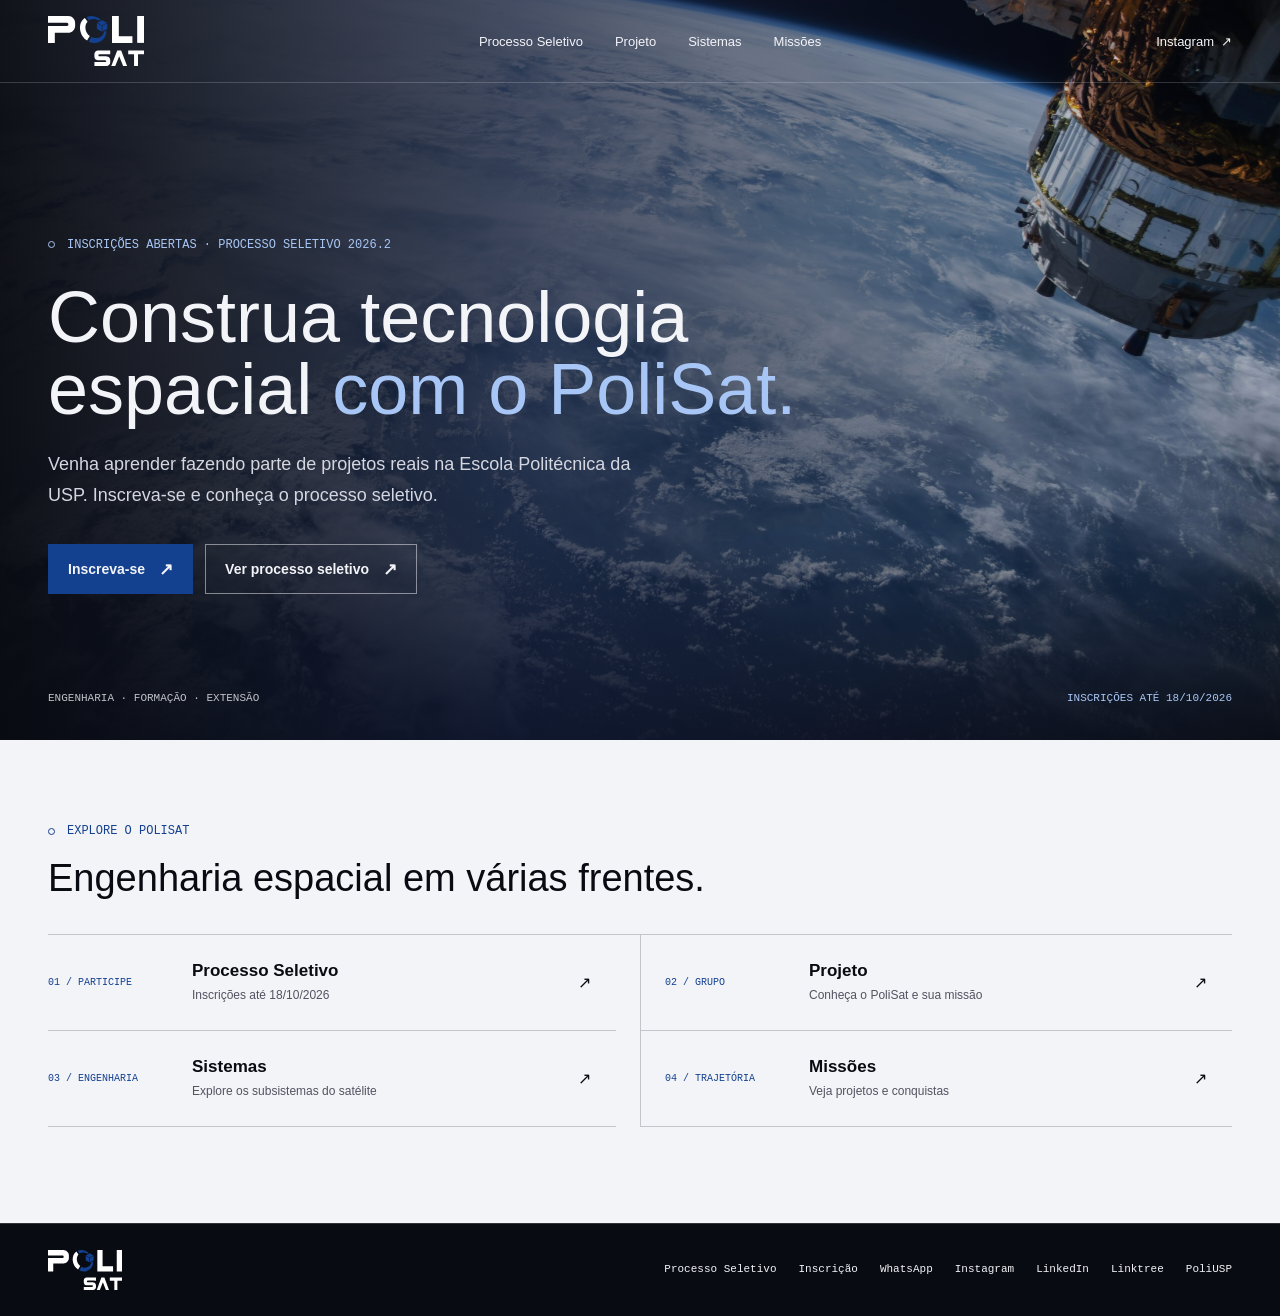
==== commit 85e0fc09: "Split site into dedicated section pages" ====
--- a/index.html
+++ b/index.html
@@ -982,9 +982,91 @@
       color: var(--white);
     }
 
+    .home-routes {
+      padding: 82px 0 96px;
+      background: var(--white);
+      color: var(--black);
+    }
+
+    .home-routes .eyebrow {
+      color: var(--polisat-blue);
+    }
+
+    .home-routes h2 {
+      margin: 17px 0 34px;
+      font-size: 38px;
+      font-weight: 500;
+    }
+
+    .home-route-list {
+      display: grid;
+      grid-template-columns: repeat(2, 1fr);
+      border-top: 1px solid rgba(9, 11, 18, .2);
+    }
+
+    .home-route {
+      display: grid;
+      grid-template-columns: 130px 1fr 20px;
+      gap: 14px;
+      align-items: center;
+      min-height: 96px;
+      padding: 16px 18px 16px 0;
+      border-bottom: 1px solid rgba(9, 11, 18, .2);
+      color: var(--black);
+      text-decoration: none;
+    }
+
+    .home-route:nth-child(odd) {
+      margin-right: 24px;
+    }
+
+    .home-route:nth-child(even) {
+      padding-left: 24px;
+      border-left: 1px solid rgba(9, 11, 18, .2);
+    }
+
+    .home-route-code {
+      color: var(--polisat-blue);
+      font: 400 10px/1.5 var(--mono);
+    }
+
+    .home-route strong,
+    .home-route small {
+      display: block;
+    }
+
+    .home-route strong {
+      font-size: 17px;
+      font-weight: 600;
+    }
+
+    .home-route small {
+      margin-top: 5px;
+      color: #525361;
+      font-size: 12px;
+      line-height: 1.5;
+    }
+
+    .home-route:hover strong {
+      color: var(--polisat-blue);
+    }
+
     @media (max-width: 800px) {
       .intro {
         padding-block: 82px;
+      }
+
+      .home-route-list {
+        grid-template-columns: 1fr;
+      }
+
+      .home-route:nth-child(odd) {
+        margin-right: 0;
+      }
+
+      .home-route:nth-child(even) {
+        padding-left: 0;
+        border-left: 0;
       }
 
       .mission {
@@ -997,17 +1079,16 @@
   <header class="site-header">
     <div class="wrap header-inner">
       <a class="brand" href="#inicio" aria-label="PoliSat, início">
-        PoliSat
+        <img class="brand-logo" src="assets/polisat-logo.svg" alt="PoliSat">
       </a>
       <button class="menu-toggle" type="button" aria-label="Abrir menu" aria-expanded="false" aria-controls="primary-nav">
         <span></span><span></span>
       </button>
       <nav class="primary-nav" id="primary-nav" aria-label="Navegação principal">
         <a href="processo-seletivo/">Processo Seletivo</a>
-        <a href="#projeto">Projeto</a>
-        <a href="#sistemas">Sistemas</a>
-        <a href="#missoes">Missões</a>
-        <a href="#participar">Participe</a>
+        <a href="projeto/">Projeto</a>
+        <a href="sistemas/">Sistemas</a>
+        <a href="missoes/">Missões</a>
       </nav>
       <a class="header-social" href="https://www.instagram.com/polisat.usp/" target="_blank" rel="noopener noreferrer">Instagram</a>
     </div>
@@ -1028,169 +1109,43 @@
       </div>
       <div class="wrap hero-meta" aria-hidden="true">
         <span>Engenharia · Formação · Extensão</span>
-        <span>Entrega da tarefa técnica · 18/10/2026 às 23h59</span>
+        <span>Inscrições até 18/10/2026</span>
       </div>
     </section>
 
-    <section class="intro" id="projeto" aria-labelledby="intro-title">
+    <section class="home-routes" aria-labelledby="routes-title">
       <div class="wrap">
-        <div class="intro-grid">
-          <div>
-            <p class="eyebrow">Mais que satélites</p>
-            <h2 id="intro-title">Uma ponte entre a universidade e a sociedade.</h2>
-          </div>
-          <div>
-            <p class="intro-copy">O PoliSat é um grupo de extensão da Escola Politécnica da USP. Reunimos estudantes de diferentes engenharias para <strong>desenvolver tecnologias aeroespaciais, aprender em projetos reais e compartilhar conhecimento.</strong></p>
-            <p class="intro-note">Da concepção à integração: engenharia feita em equipe, com espaço para experimentar e ensinar.</p>
-          </div>
-        </div>
-        <div class="pillars">
-          <article class="pillar">
-            <span>01 / TECNOLOGIA</span>
-            <h3>Desenvolver</h3>
-            <p>Sistemas espaciais e tecnologias próprias para missões com propósito.</p>
-          </article>
-          <article class="pillar">
-            <span>02 / FORMAÇÃO</span>
-            <h3>Aprender fazendo</h3>
-            <p>Conhecimentos de engenharia aplicados a desafios concretos.</p>
-          </article>
-          <article class="pillar">
-            <span>03 / EXTENSÃO</span>
-            <h3>Compartilhar</h3>
-            <p>Divulgação científica e conexões com estudantes, universidades e sociedade.</p>
-          </article>
-        </div>
-      </div>
-    </section>
-
-    <section class="approach" id="sistemas" aria-labelledby="systems-title">
-      <div class="wrap">
-        <div class="section-heading">
-          <div>
-            <p class="eyebrow">Engenharia integrada</p>
-            <h2 id="systems-title">Seis sistemas. Uma missão.</h2>
-          </div>
-          <p>Um satélite depende de subsistemas trabalhando juntos. No PoliSat, estudantes projetam, integram e testam cada parte dessa jornada.</p>
-        </div>
-        <div class="systems">
-          <article class="system">
-            <span class="system-code">ADCS</span>
-            <h3>Orientação e controle</h3>
-            <p>Determina a atitude do satélite e controla sua orientação no espaço.</p>
-          </article>
-          <article class="system">
-            <span class="system-code">CARGA ÚTIL</span>
-            <h3>Propósito da missão</h3>
-            <p>Coleta dados e realiza a tarefa científica ou tecnológica do satélite.</p>
-          </article>
-          <article class="system">
-            <span class="system-code">EPS</span>
-            <h3>Energia elétrica</h3>
-            <p>Gerencia baterias, geração solar e distribuição de energia aos sistemas.</p>
-          </article>
-          <article class="system">
-            <span class="system-code">MECÂNICA</span>
-            <h3>Estrutura e integração</h3>
-            <p>Protege os componentes e dá forma ao satélite para tornar a missão possível.</p>
-          </article>
-          <article class="system">
-            <span class="system-code">OBC</span>
-            <h3>Computador de bordo</h3>
-            <p>Processa informações, monitora os sistemas e coordena as operações.</p>
-          </article>
-          <article class="system">
-            <span class="system-code">TT&amp;C</span>
-            <h3>Comunicação com a Terra</h3>
-            <p>Transmite telemetria e recebe comandos da estação terrestre.</p>
-          </article>
-        </div>
-      </div>
-    </section>
-
-    <section class="missions" id="missoes" aria-labelledby="missions-title">
-      <div class="wrap">
-        <div class="section-heading">
-          <div>
-            <p class="eyebrow">Missões e trajetória</p>
-            <h2 id="missions-title">Projetos que levam ideias adiante.</h2>
-          </div>
-          <p>De observação da Terra a tecnologias próprias de satélite, cada missão cria novas oportunidades de aprendizado e desenvolvimento.</p>
-        </div>
-        <div class="mission-grid">
-          <article class="mission">
-            <span class="mission-label">Projeto de desenvolvimento</span>
-            <h3>Kûara</h3>
-            <p>Desenvolvimento de um nanossatélite com tecnologias projetadas na Poli, incluindo estrutura, energia, sistema térmico e comunicação.</p>
-          </article>
-          <article class="mission">
-            <span class="mission-label">Missão CubeSat · CubeDesign 2026</span>
-            <h3>Hermes</h3>
-            <p>Explora a recepção de sinais ADS-B de aeronaves por CubeSat, com processamento e transmissão de dados da missão.</p>
-          </article>
-        </div>
-        <div class="mission-history" aria-label="Missões anteriores">
-          <strong>Missões anteriores</strong>
-          <span>Tucanae</span>
-          <span>Columba I</span>
-          <span>Columba II</span>
-          <span>Astraeus</span>
-          <span>Oceanus</span>
-        </div>
-      </div>
-    </section>
-
-    <section class="results" aria-labelledby="results-title">
-      <div class="wrap">
-        <p class="eyebrow results-heading" id="results-title">Conquistas em competições</p>
-        <div class="results-list">
-          <div class="result">
-            <span class="result-place">1º</span>
-            <p><strong>OBSAT · Região Sudeste</strong>Olimpíada Brasileira de Satélites · 2021</p>
-          </div>
-          <div class="result">
-            <span class="result-place">2º</span>
-            <p><strong>LASC · Categoria CubeSat</strong>Latin American Space Challenge · 2022</p>
-          </div>
-          <div class="result">
-            <span class="result-place">1º</span>
-            <p><strong>LASC · Categoria CubeSat</strong>Latin American Space Challenge · 2023</p>
-          </div>
-        </div>
-      </div>
-    </section>
-
-    <section class="vision" aria-labelledby="vision-title">
-      <div class="wrap">
-        <p class="eyebrow">O horizonte</p>
-        <h2 id="vision-title">Um satélite funcional brasileiro, projetado por estudantes.</h2>
-        <p class="vision-note">Essa é a visão de longo prazo apresentada pelo PoliSat à PoliUSP. Um objetivo que impulsiona o desenvolvimento de tecnologias próprias e a formação de novas gerações de engenheiros.</p>
-        <a class="text-link" href="https://www.poli.usp.br/noticias/oportunidades/oportunidades-graduacao/estao-abertas-as-inscricoes-para-o-polisat-grupo-de-desenvolvimento-de-satelites-da-poli/" target="_blank" rel="noopener noreferrer">Leia a matéria da PoliUSP</a>
-      </div>
-    </section>
-
-    <section class="join" id="participar" aria-labelledby="join-title">
-      <div class="wrap join-grid">
-        <div>
-          <p class="eyebrow">Acompanhe e conecte-se</p>
-          <h2 id="join-title">O espaço também se constrói aqui.</h2>
-          <p class="join-copy">Acompanhe o grupo para saber de projetos, eventos e oportunidades. Para conhecer formas de participação ou parceria, fale com o PoliSat pelos canais oficiais.</p>
-        </div>
-        <div class="join-actions">
-          <a class="button" href="https://forms.gle/6Zgmez5A3fWMGkd66" target="_blank" rel="noopener noreferrer">Inscreva-se no processo seletivo</a>
-          <a class="text-link" href="processo-seletivo/">Informações do processo seletivo</a>
-          <a class="text-link" href="https://chat.whatsapp.com/KmwLIhpVEDE3cBGOi7htAG" target="_blank" rel="noopener noreferrer">Grupo do WhatsApp</a>
-          <a class="text-link" href="https://linktr.ee/polisat?utm_source=linktree_profile_share&amp;ltsid=54a8769d-b27a-4bfd-979c-7fe950222c0d" target="_blank" rel="noopener noreferrer">Linktree · canais e contato</a>
-          <a class="text-link" href="https://www.instagram.com/polisat.usp/" target="_blank" rel="noopener noreferrer">Instagram</a>
-          <a class="text-link" href="https://www.linkedin.com/company/polisat-usp/" target="_blank" rel="noopener noreferrer">LinkedIn</a>
-        </div>
+        <p class="eyebrow">Explore o PoliSat</p>
+        <h2 id="routes-title">Engenharia espacial em várias frentes.</h2>
+        <nav class="home-route-list" aria-label="Conheça as áreas do PoliSat">
+          <a class="home-route" href="processo-seletivo/">
+            <span class="home-route-code">01 / PARTICIPE</span>
+            <span><strong>Processo Seletivo</strong><small>Inscrições até 18/10/2026</small></span>
+            <span aria-hidden="true">↗</span>
+          </a>
+          <a class="home-route" href="projeto/">
+            <span class="home-route-code">02 / GRUPO</span>
+            <span><strong>Projeto</strong><small>Conheça o PoliSat e sua missão</small></span>
+            <span aria-hidden="true">↗</span>
+          </a>
+          <a class="home-route" href="sistemas/">
+            <span class="home-route-code">03 / ENGENHARIA</span>
+            <span><strong>Sistemas</strong><small>Explore os subsistemas do satélite</small></span>
+            <span aria-hidden="true">↗</span>
+          </a>
+          <a class="home-route" href="missoes/">
+            <span class="home-route-code">04 / TRAJETÓRIA</span>
+            <span><strong>Missões</strong><small>Veja projetos e conquistas</small></span>
+            <span aria-hidden="true">↗</span>
+          </a>
+        </nav>
       </div>
     </section>
   </main>
 
   <footer class="site-footer">
     <div class="wrap footer-inner">
-      <span class="footer-brand-name">PoliSat · Escola Politécnica da USP</span>
+      <img class="footer-brand-logo" src="assets/polisat-logo.svg" alt="PoliSat · Escola Politécnica da USP">
       <div class="footer-links">
         <a href="processo-seletivo/">Processo Seletivo</a>
         <a href="https://forms.gle/6Zgmez5A3fWMGkd66" target="_blank" rel="noopener noreferrer">Inscrição</a>
@@ -1203,6 +1158,6 @@
     </div>
   </footer>
 
-  <script src="script.js" defer></script>
+  <script src="script.js?v=2" defer></script>
 </body>
 </html>
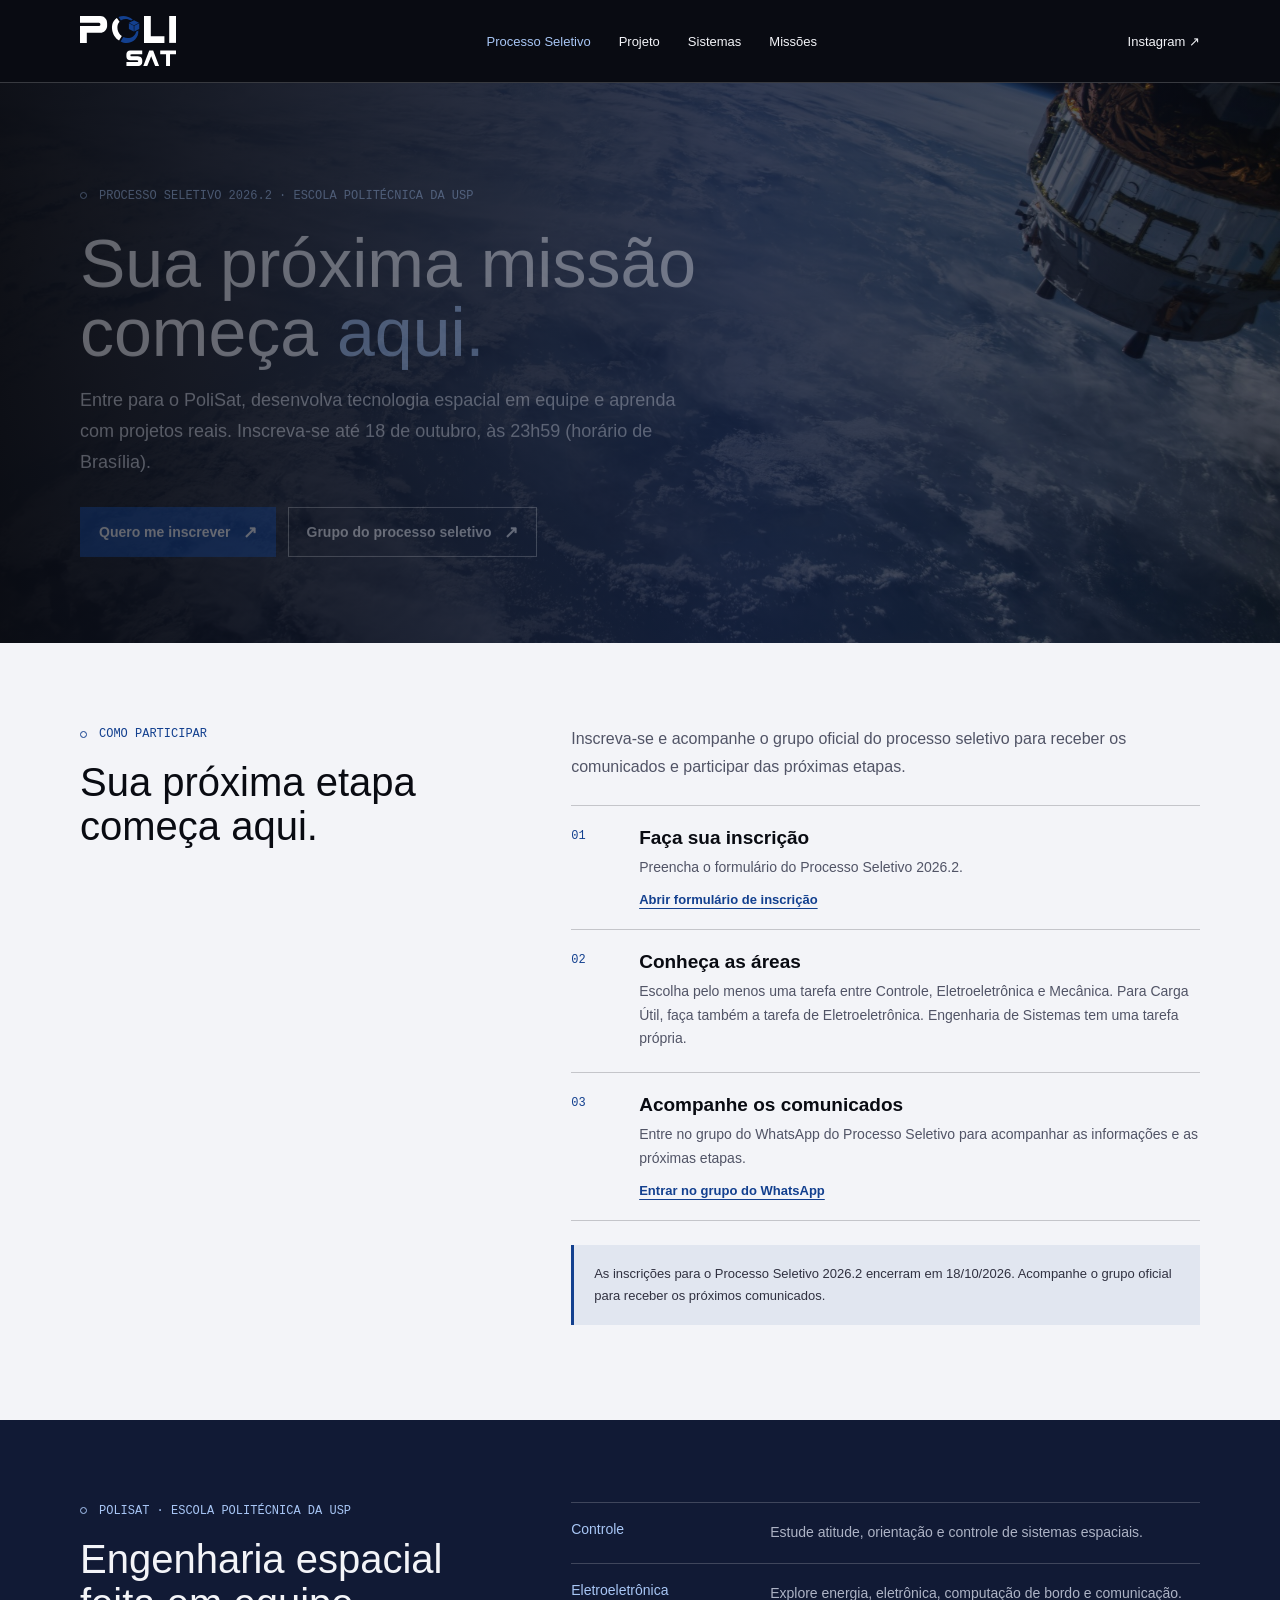
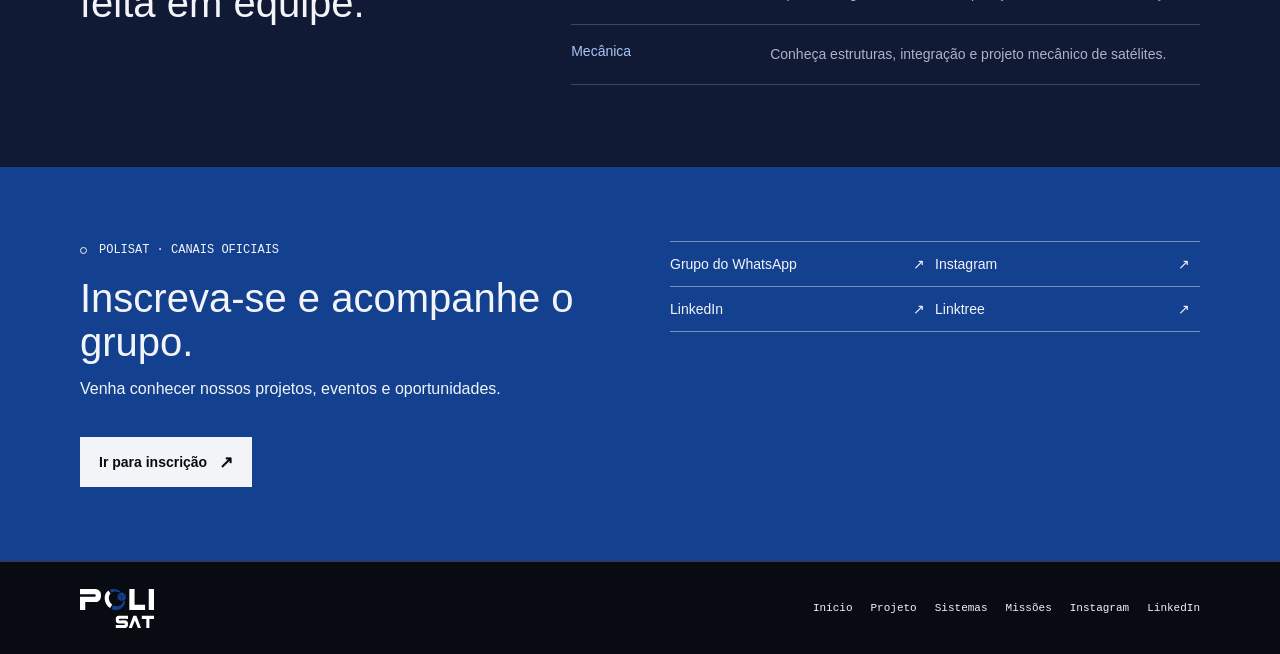
==== commit 1d8e7d9a: "Add separate home route and default selection redirect" ====
--- a/index.html
+++ b/index.html
@@ -3,6 +3,7 @@
 <head>
   <meta charset="utf-8">
   <meta name="viewport" content="width=device-width, initial-scale=1">
+  <meta http-equiv="refresh" content="0; url=processo-seletivo/">
   <meta name="theme-color" content="#090b12">
   <meta http-equiv="Content-Security-Policy" content="default-src 'self'; base-uri 'self'; object-src 'none'; frame-src 'none'; form-action 'self'; img-src 'self'; font-src 'self' https://fonts.gstatic.com; style-src 'self' 'unsafe-inline' https://fonts.googleapis.com; script-src 'self'; connect-src 'self' https://fonts.googleapis.com https://fonts.gstatic.com; upgrade-insecure-requests">
   <meta name="referrer" content="strict-origin-when-cross-origin">
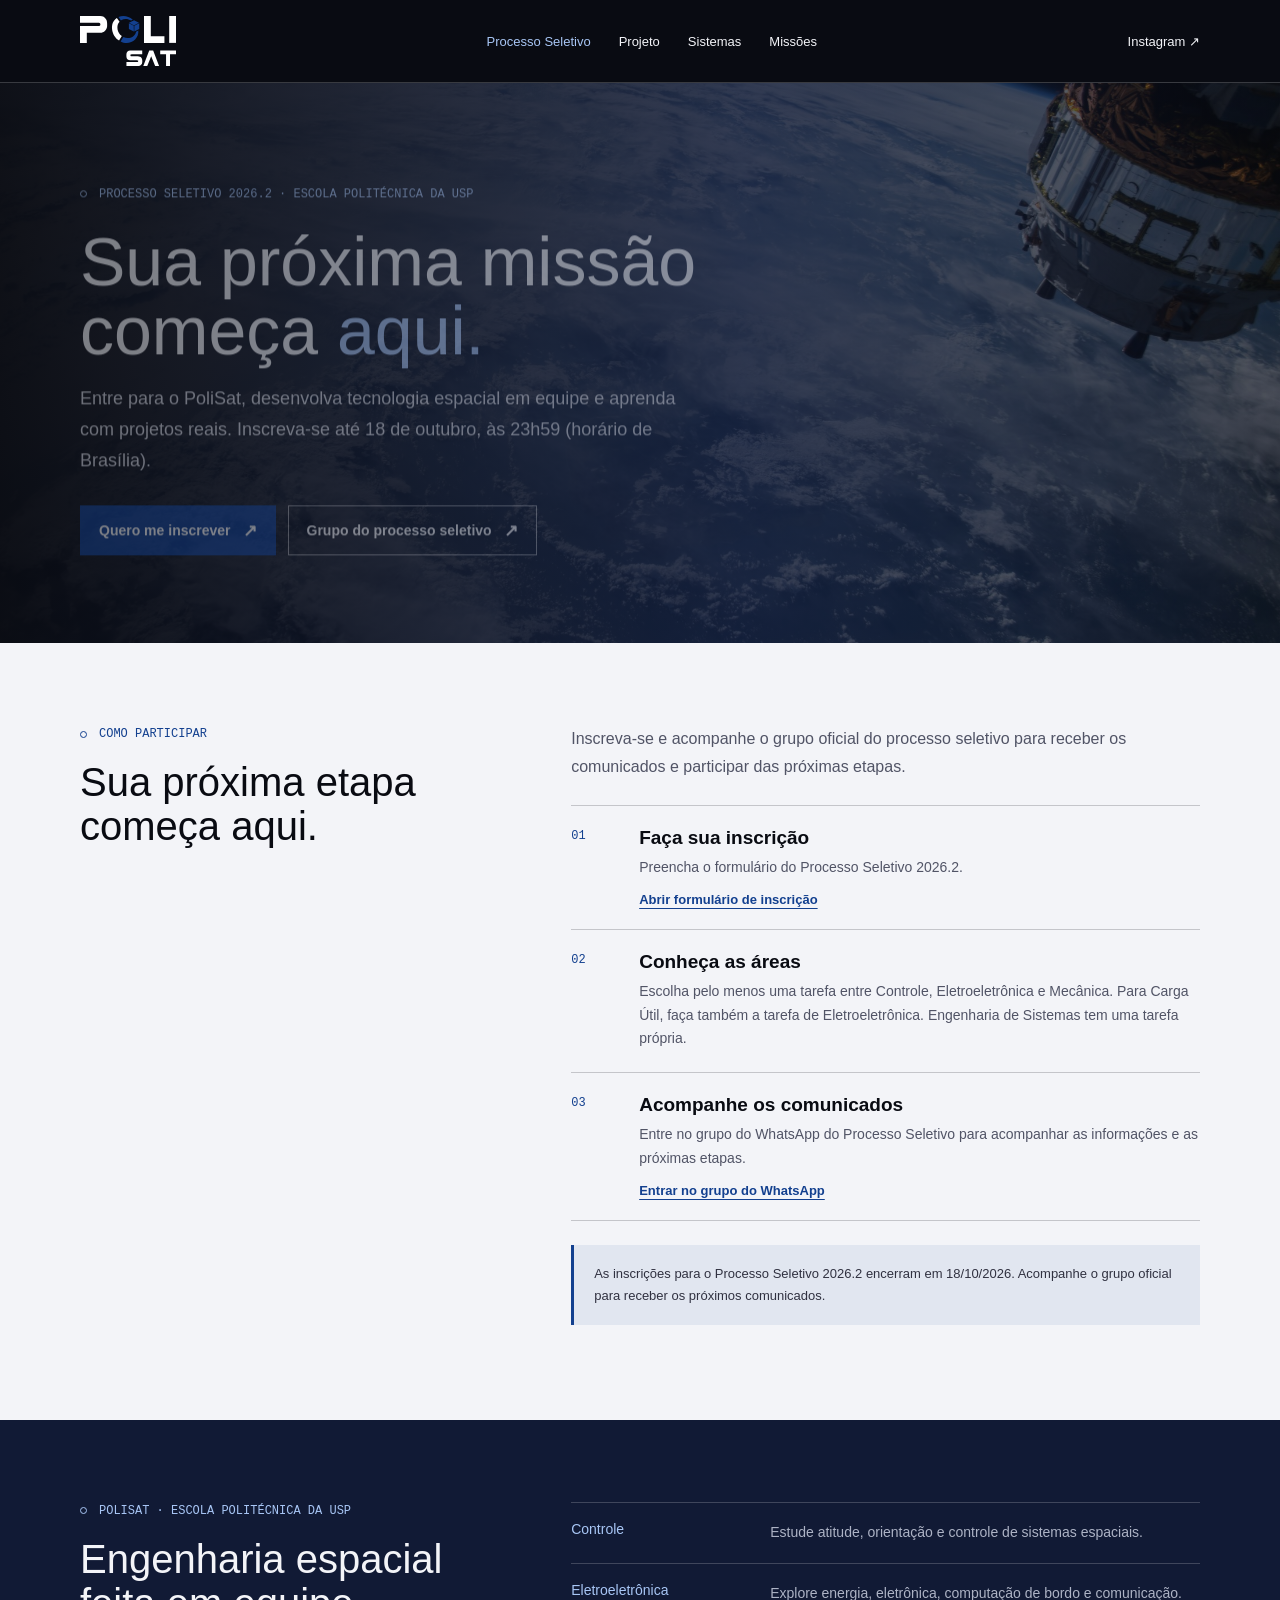
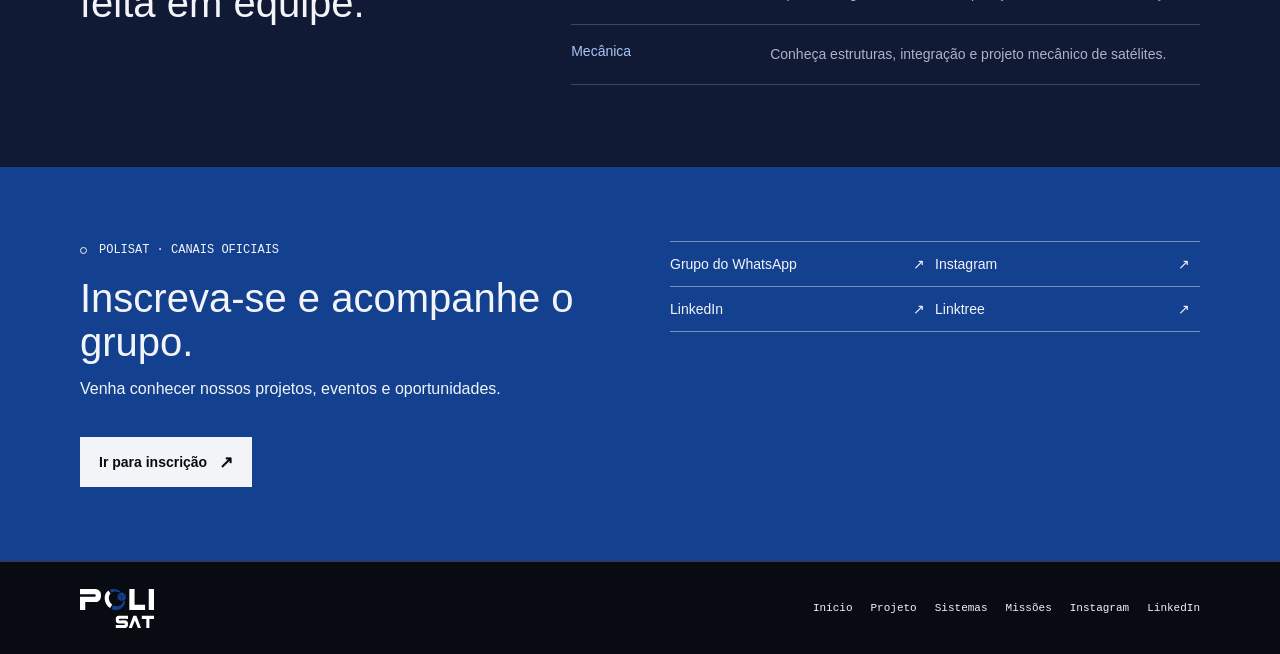
==== commit 4543fdb6: "Add dark PoliSat favicon" ====
--- a/index.html
+++ b/index.html
@@ -12,6 +12,7 @@
   <meta property="og:description" content="Desenvolvemos tecnologia espacial para formar pessoas, gerar conhecimento e aproximar a universidade da sociedade.">
   <meta property="og:image" content="assets/earth-orbit.jpg">
   <title>PoliSat | Tecnologia espacial feita na Poli-USP</title>
+  <link rel="icon" type="image/svg+xml" href="assets/polisat-favicon.svg">
   <link rel="preconnect" href="https://fonts.googleapis.com">
   <link rel="preconnect" href="https://fonts.gstatic.com" crossorigin>
   <link href="https://fonts.googleapis.com/css2?family=DM+Mono:wght@400;500&family=Space+Grotesk:wght@400;500;600;700&display=swap" rel="stylesheet">
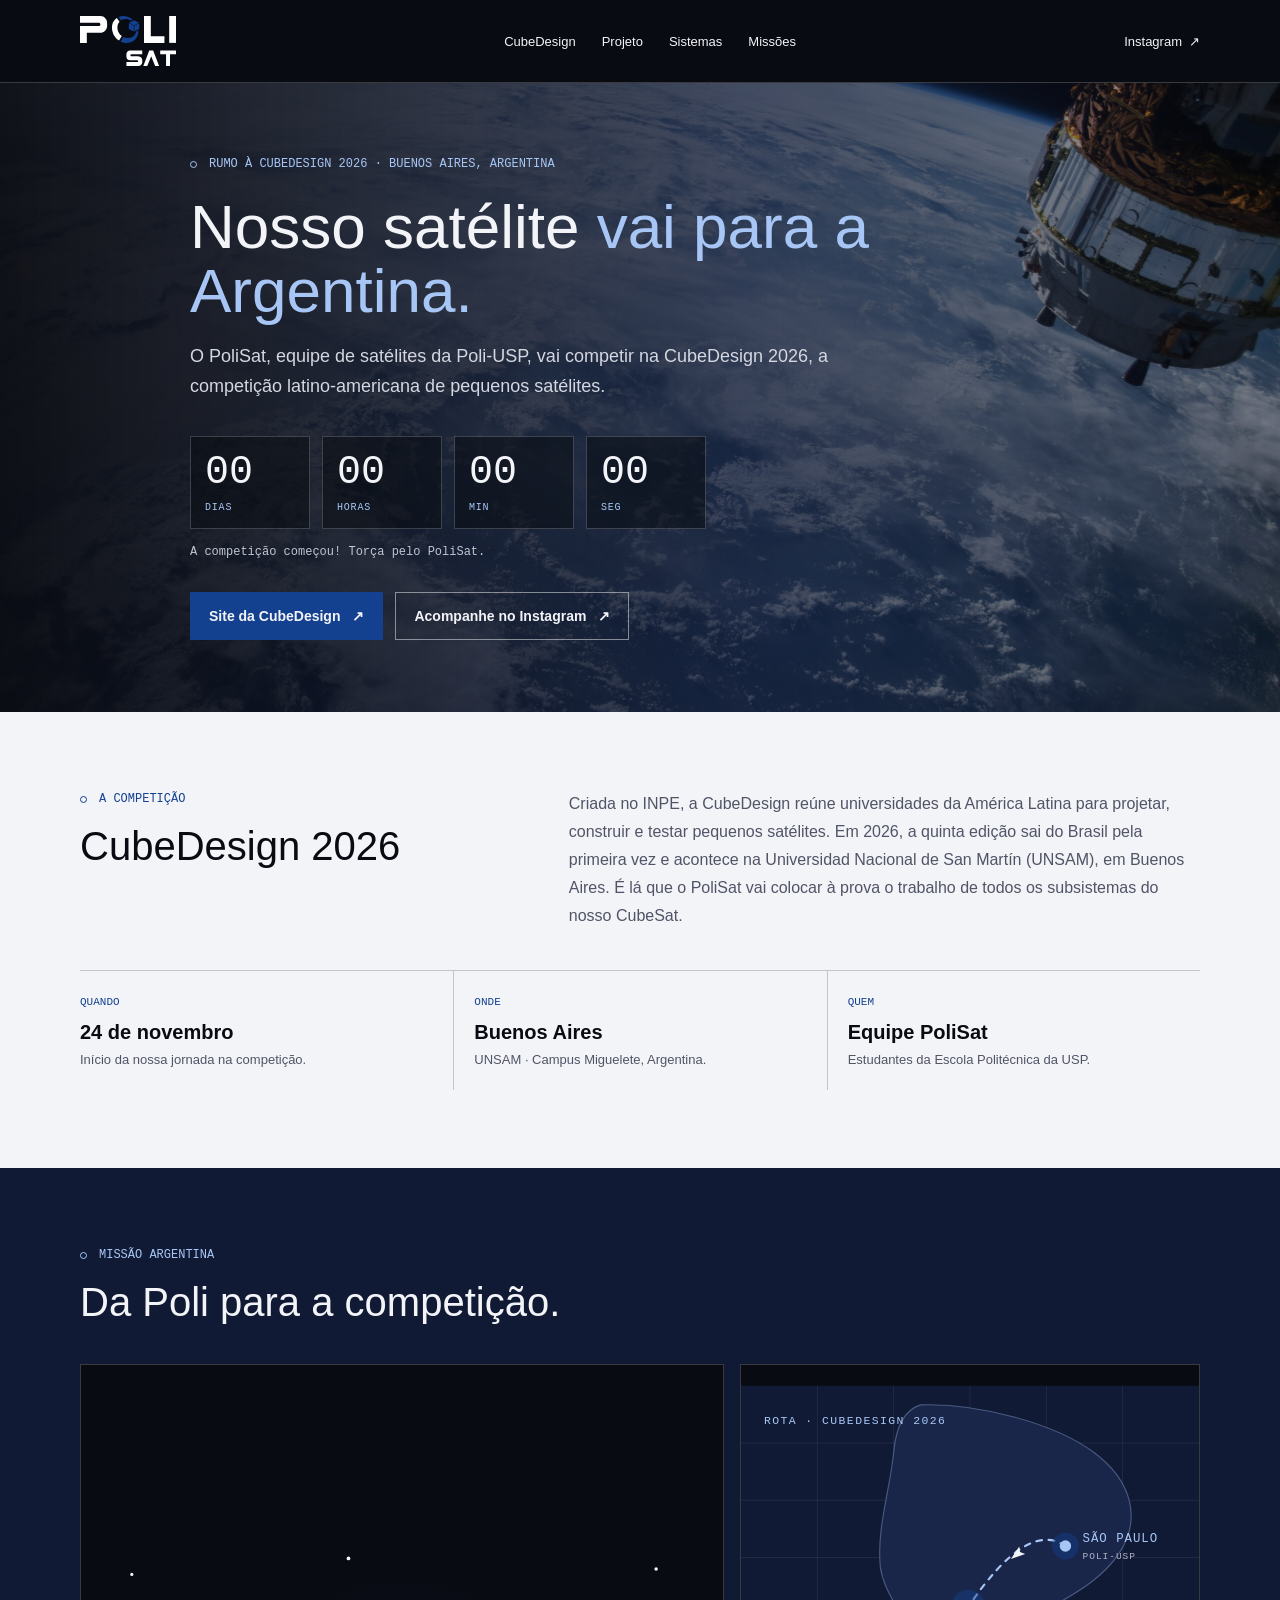
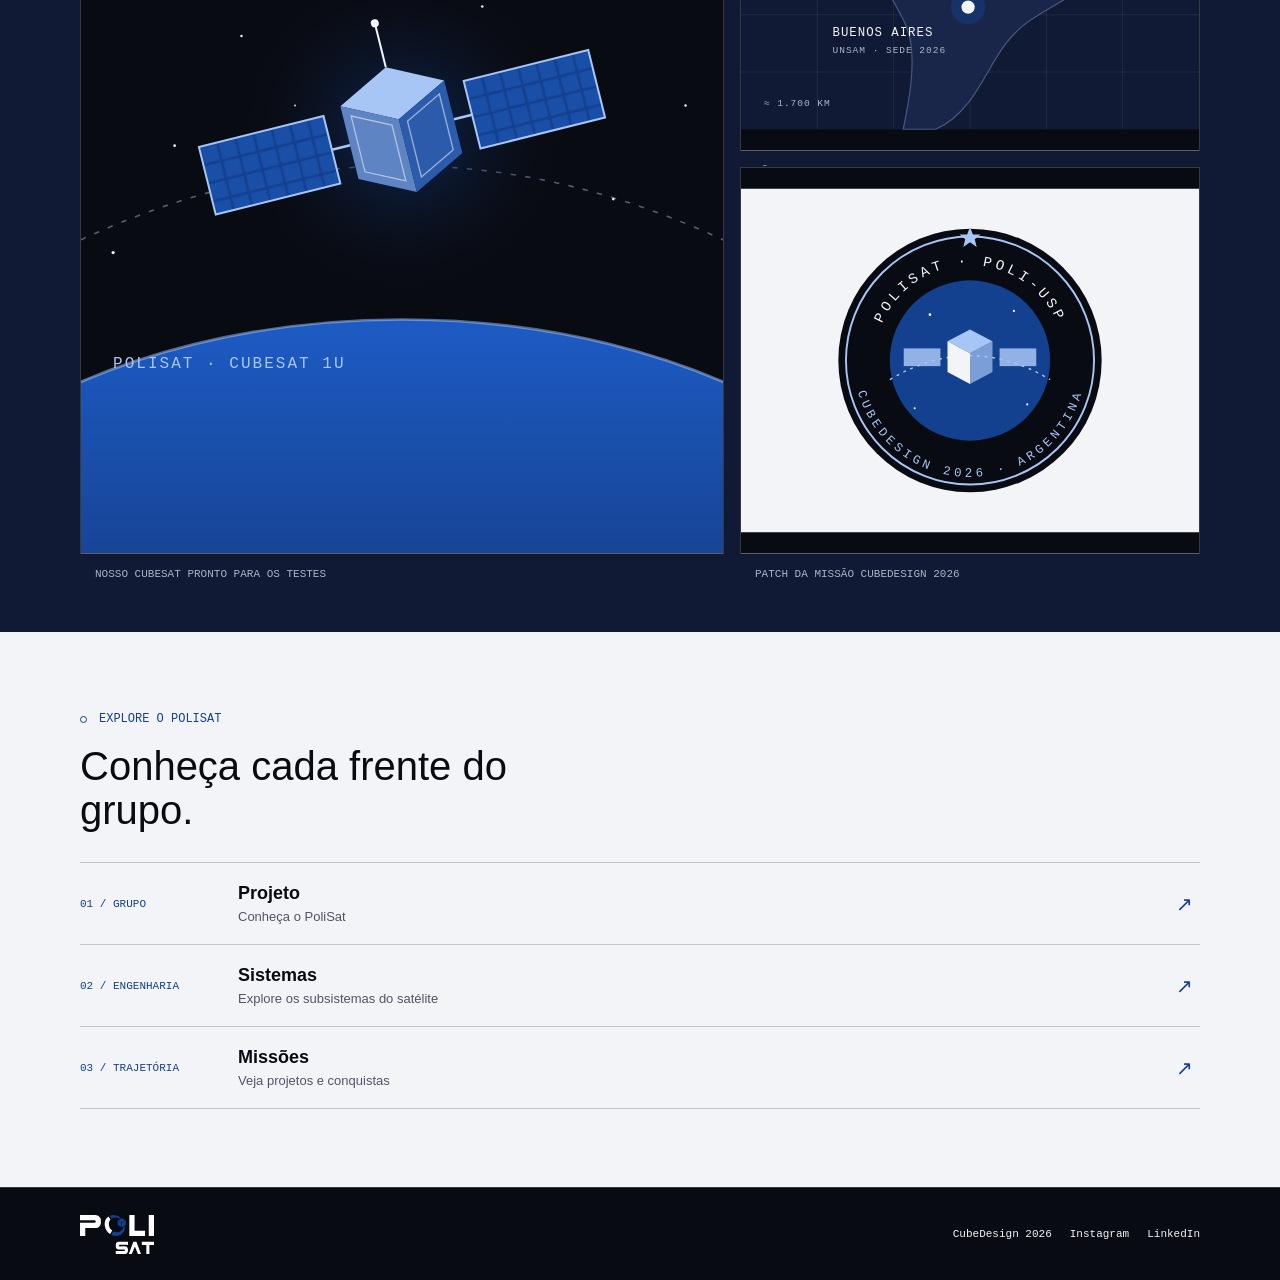
==== commit 2aadf2f6: "Add CubeDesign 2026 countdown and remove recruitment page - Home page now counts down to CubeDesign " ====
--- a/index.html
+++ b/index.html
@@ -3,7 +3,7 @@
 <head>
   <meta charset="utf-8">
   <meta name="viewport" content="width=device-width, initial-scale=1">
-  <meta http-equiv="refresh" content="0; url=processo-seletivo/">
+  <meta http-equiv="refresh" content="0; url=inicio/">
   <meta name="theme-color" content="#090b12">
   <meta http-equiv="Content-Security-Policy" content="default-src 'self'; base-uri 'self'; object-src 'none'; frame-src 'none'; form-action 'self'; img-src 'self'; font-src 'self' https://fonts.gstatic.com; style-src 'self' 'unsafe-inline' https://fonts.googleapis.com; script-src 'self'; connect-src 'self' https://fonts.googleapis.com https://fonts.gstatic.com; upgrade-insecure-requests">
   <meta name="referrer" content="strict-origin-when-cross-origin">
@@ -1087,7 +1087,7 @@
         <span></span><span></span>
       </button>
       <nav class="primary-nav" id="primary-nav" aria-label="Navegação principal">
-        <a href="processo-seletivo/">Processo Seletivo</a>
+        <a href="inicio/#cubedesign">CubeDesign</a>
         <a href="projeto/">Projeto</a>
         <a href="sistemas/">Sistemas</a>
         <a href="missoes/">Missões</a>
@@ -1100,18 +1100,18 @@
     <section class="hero" id="inicio" aria-labelledby="hero-title">
       <div class="wrap">
         <div class="hero-content">
-          <p class="eyebrow">Inscrições abertas · Processo Seletivo 2026.2</p>
-          <h1 id="hero-title">Construa tecnologia espacial <span>com o PoliSat.</span></h1>
-          <p class="hero-copy">Venha aprender fazendo parte de projetos reais na Escola Politécnica da USP. Inscreva-se e conheça o processo seletivo.</p>
+          <p class="eyebrow">Rumo à CubeDesign 2026 · Buenos Aires, Argentina</p>
+          <h1 id="hero-title">Nosso satélite <span>vai para a Argentina.</span></h1>
+          <p class="hero-copy">O PoliSat, equipe de satélites da Poli-USP, vai competir na CubeDesign 2026 a partir de 24 de novembro.</p>
           <div class="hero-actions">
-            <a class="button" href="https://forms.gle/6Zgmez5A3fWMGkd66" target="_blank" rel="noopener noreferrer">Inscreva-se</a>
-            <a class="button button-secondary" href="processo-seletivo/">Ver processo seletivo</a>
+            <a class="button" href="inicio/">Ver contagem regressiva</a>
+            <a class="button button-secondary" href="https://cubedesign.unsam.edu.ar/" target="_blank" rel="noopener noreferrer">Site da CubeDesign</a>
           </div>
         </div>
       </div>
       <div class="wrap hero-meta" aria-hidden="true">
         <span>Engenharia · Formação · Extensão</span>
-        <span>Inscrições até 18/10/2026</span>
+        <span>CubeDesign · 24/11/2026</span>
       </div>
     </section>
 
@@ -1120,9 +1120,9 @@
         <p class="eyebrow">Explore o PoliSat</p>
         <h2 id="routes-title">Engenharia espacial em várias frentes.</h2>
         <nav class="home-route-list" aria-label="Conheça as áreas do PoliSat">
-          <a class="home-route" href="processo-seletivo/">
-            <span class="home-route-code">01 / PARTICIPE</span>
-            <span><strong>Processo Seletivo</strong><small>Inscrições até 18/10/2026</small></span>
+          <a class="home-route" href="inicio/#cubedesign">
+            <span class="home-route-code">01 / COMPETIÇÃO</span>
+            <span><strong>CubeDesign 2026</strong><small>Rumo a Buenos Aires em 24/11</small></span>
             <span aria-hidden="true">↗</span>
           </a>
           <a class="home-route" href="projeto/">
@@ -1149,9 +1149,7 @@
     <div class="wrap footer-inner">
       <img class="footer-brand-logo" src="assets/polisat-logo.svg" alt="PoliSat · Escola Politécnica da USP">
       <div class="footer-links">
-        <a href="processo-seletivo/">Processo Seletivo</a>
-        <a href="https://forms.gle/6Zgmez5A3fWMGkd66" target="_blank" rel="noopener noreferrer">Inscrição</a>
-        <a href="https://chat.whatsapp.com/KmwLIhpVEDE3cBGOi7htAG" target="_blank" rel="noopener noreferrer">WhatsApp</a>
+        <a href="inicio/#cubedesign">CubeDesign 2026</a>
         <a href="https://www.instagram.com/polisat.usp/" target="_blank" rel="noopener noreferrer">Instagram</a>
         <a href="https://www.linkedin.com/company/polisat-usp/" target="_blank" rel="noopener noreferrer">LinkedIn</a>
         <a href="https://linktr.ee/polisat?utm_source=linktree_profile_share&amp;ltsid=54a8769d-b27a-4bfd-979c-7fe950222c0d" target="_blank" rel="noopener noreferrer">Linktree</a>
@@ -1160,6 +1158,6 @@
     </div>
   </footer>
 
-  <script src="script.js?v=2" defer></script>
+  <script src="script.js?v=3" defer></script>
 </body>
 </html>
